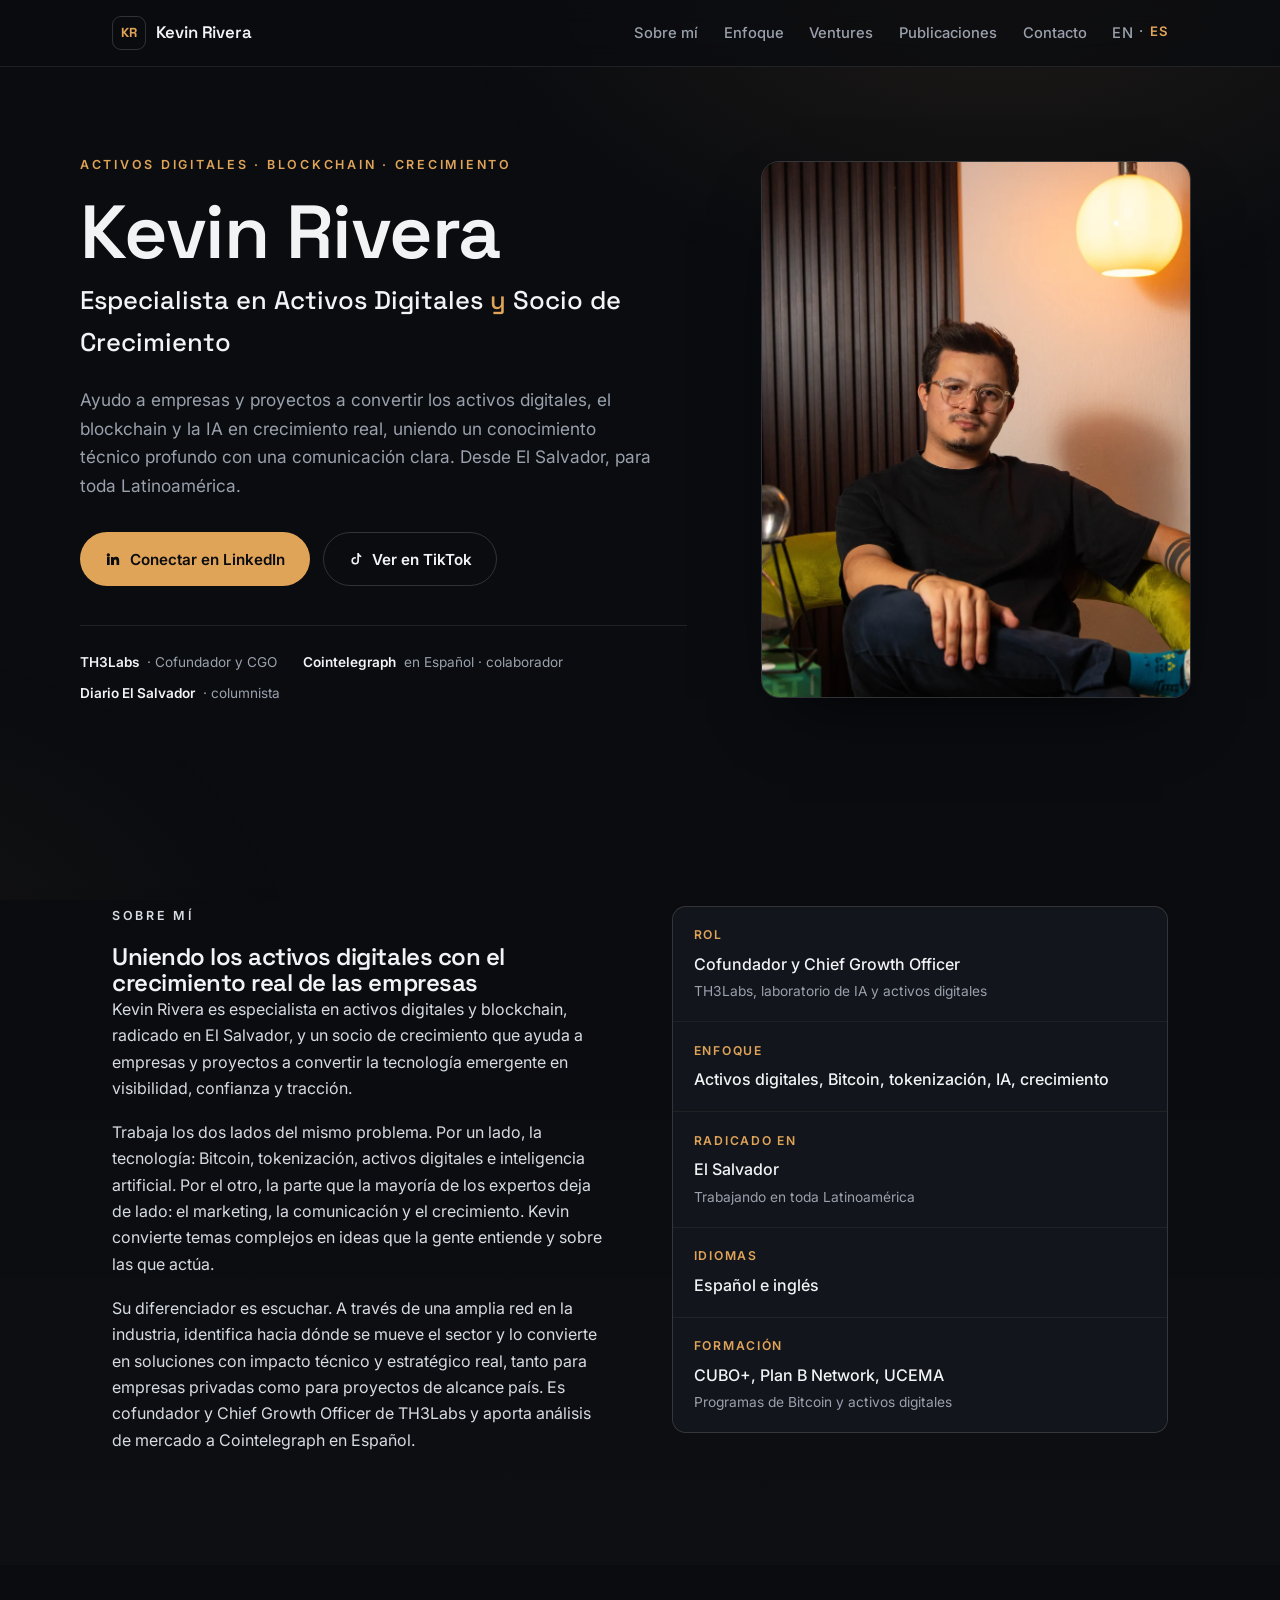
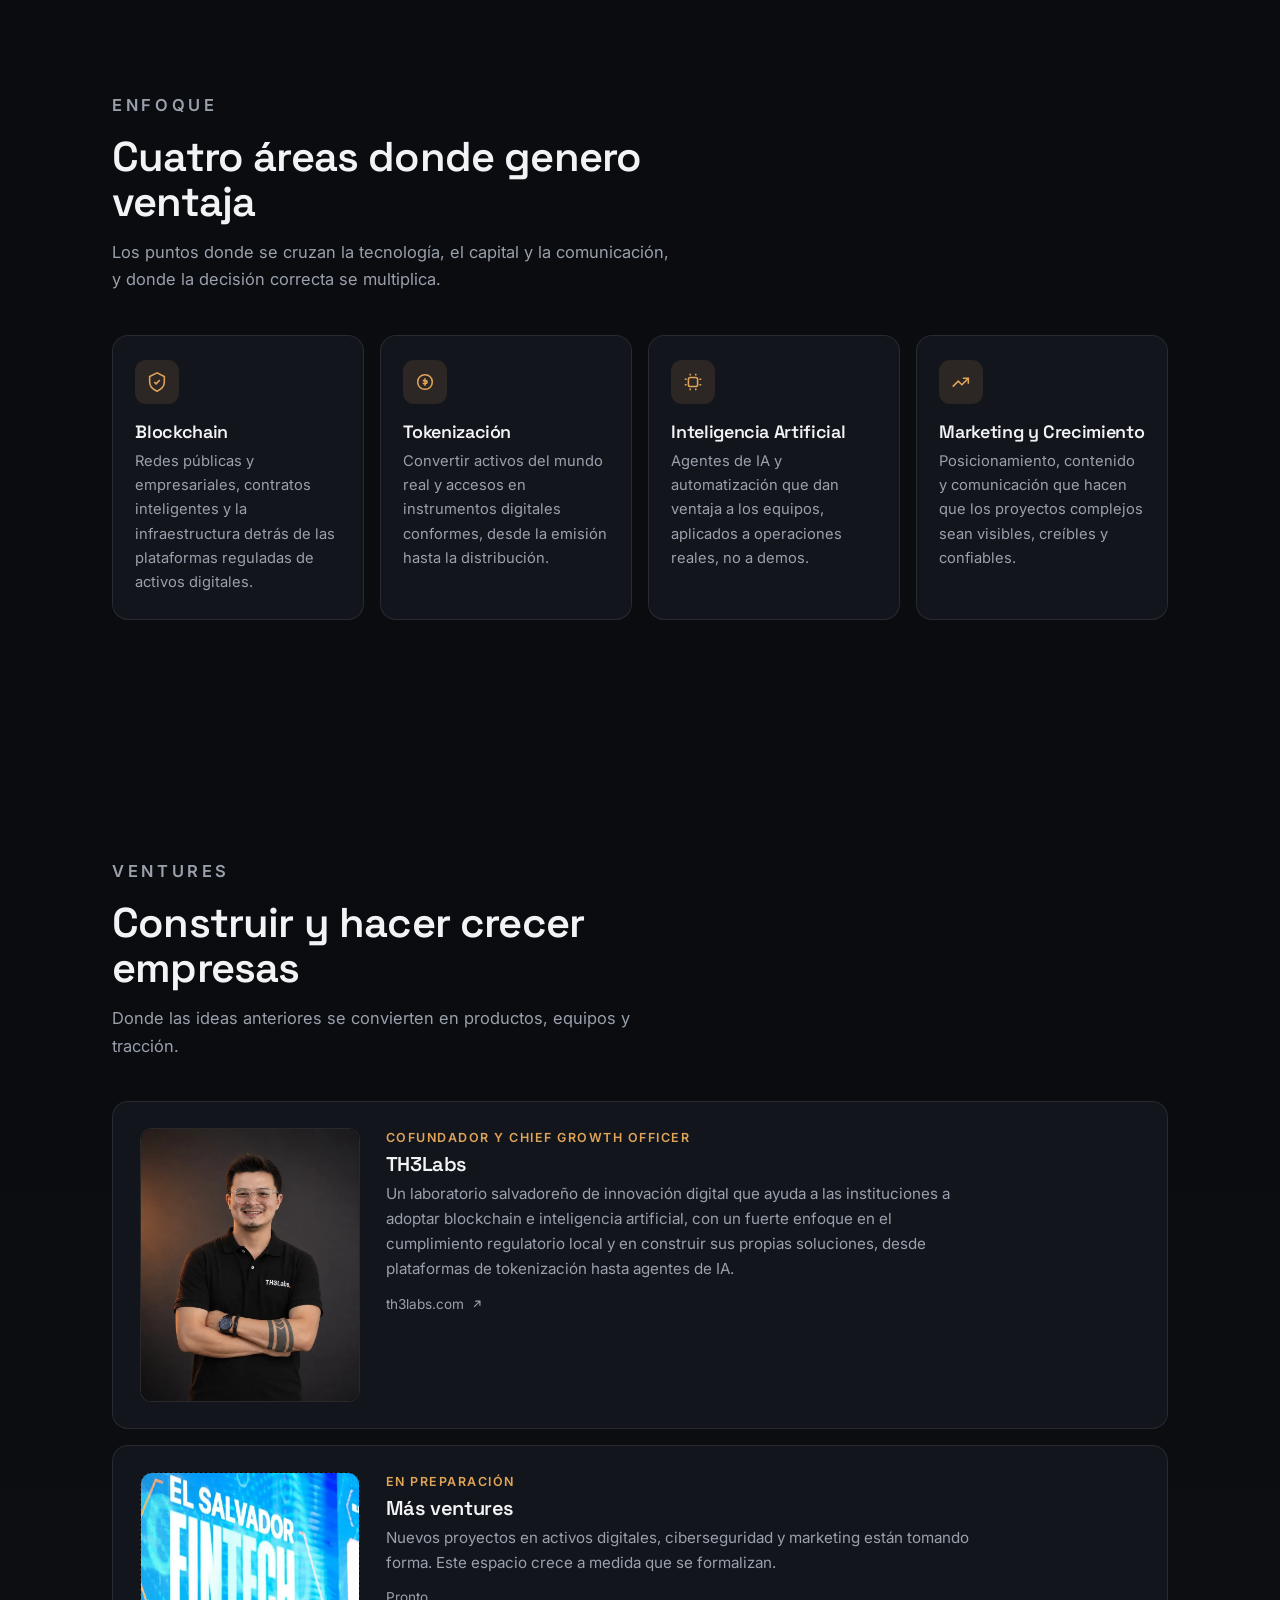
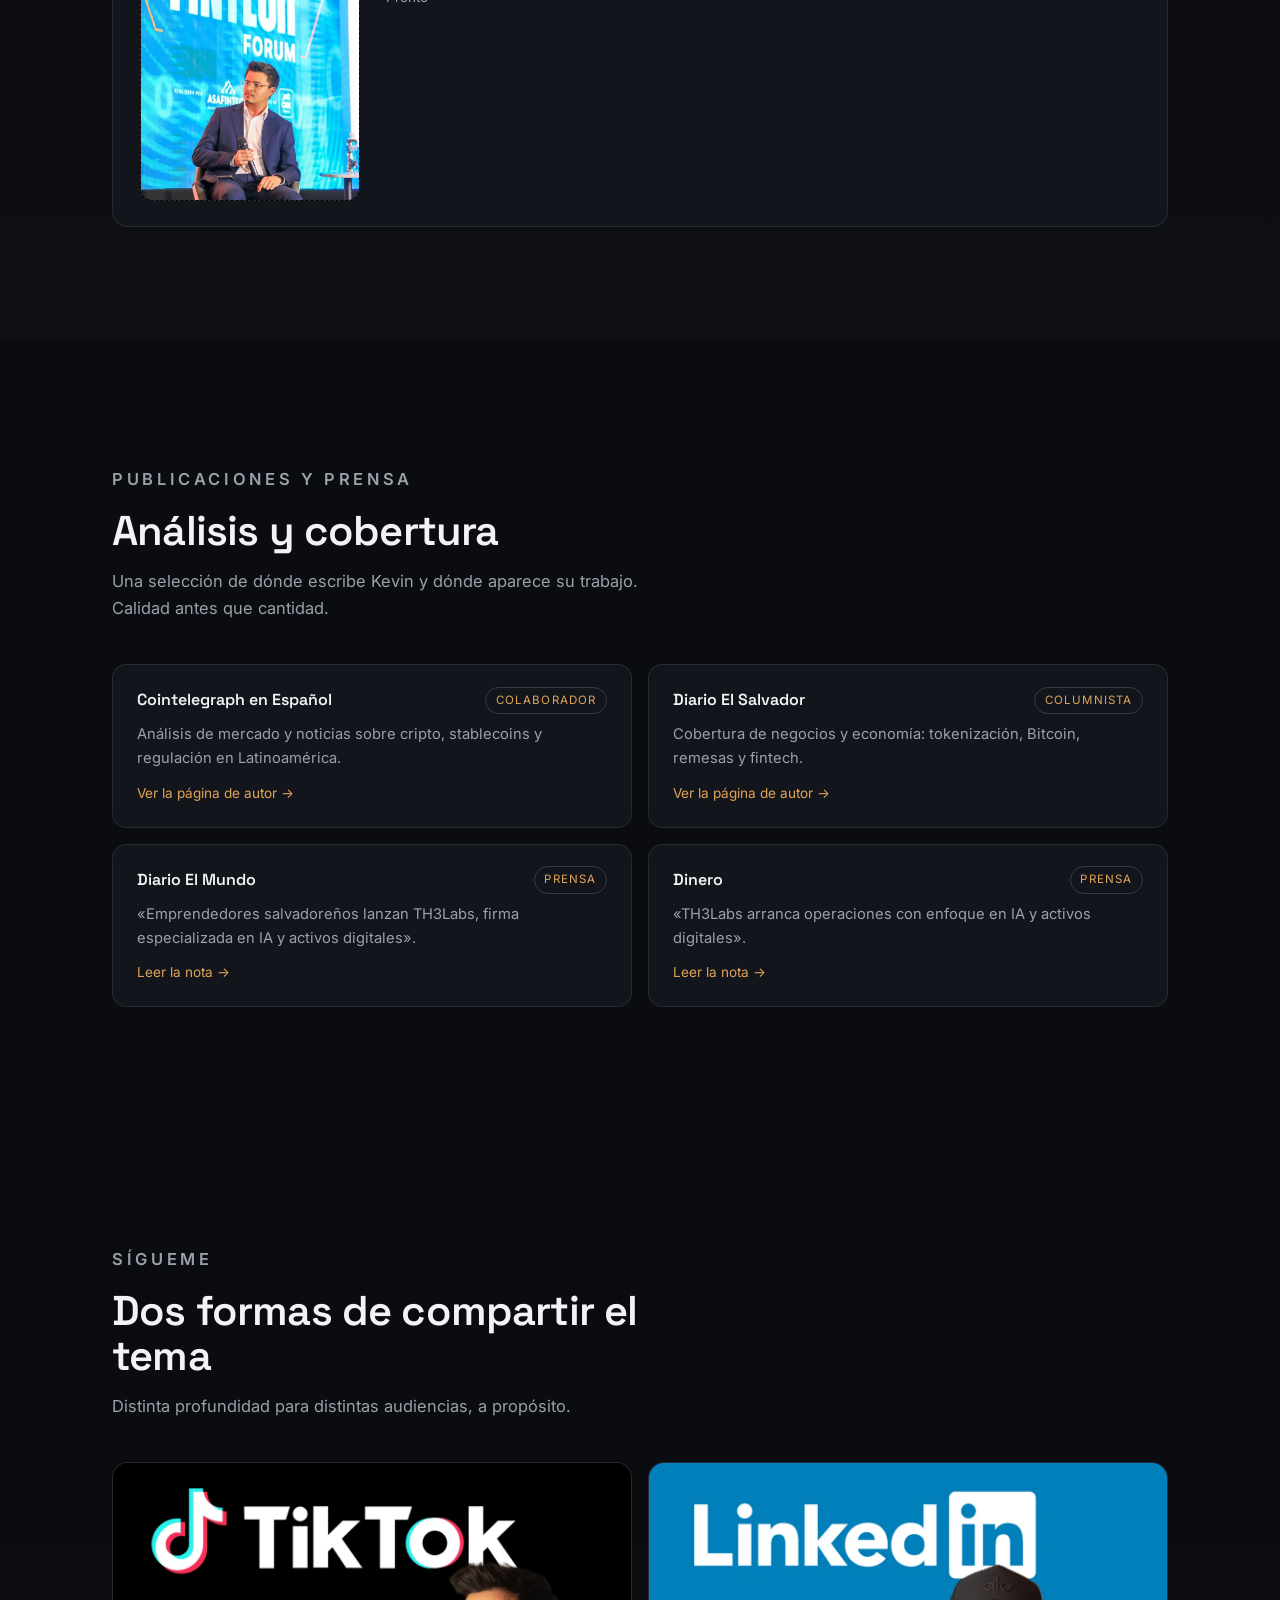
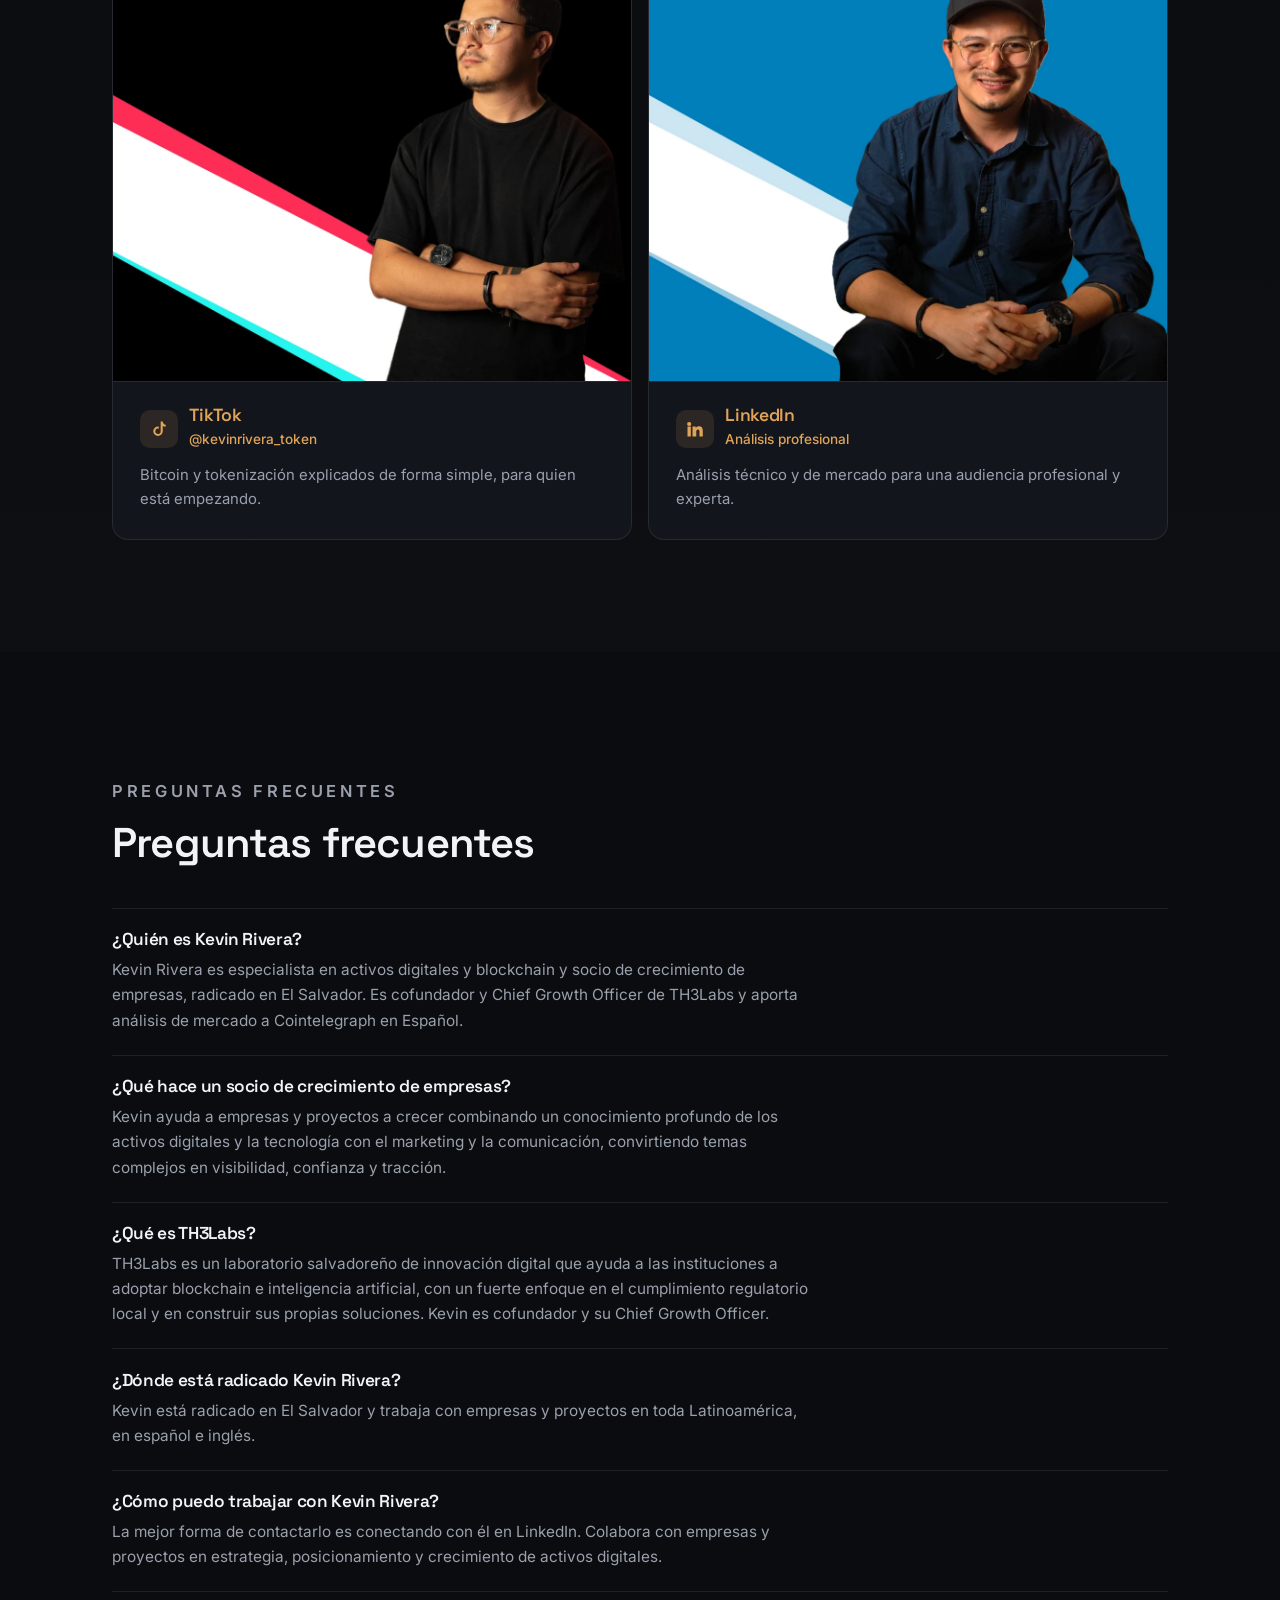
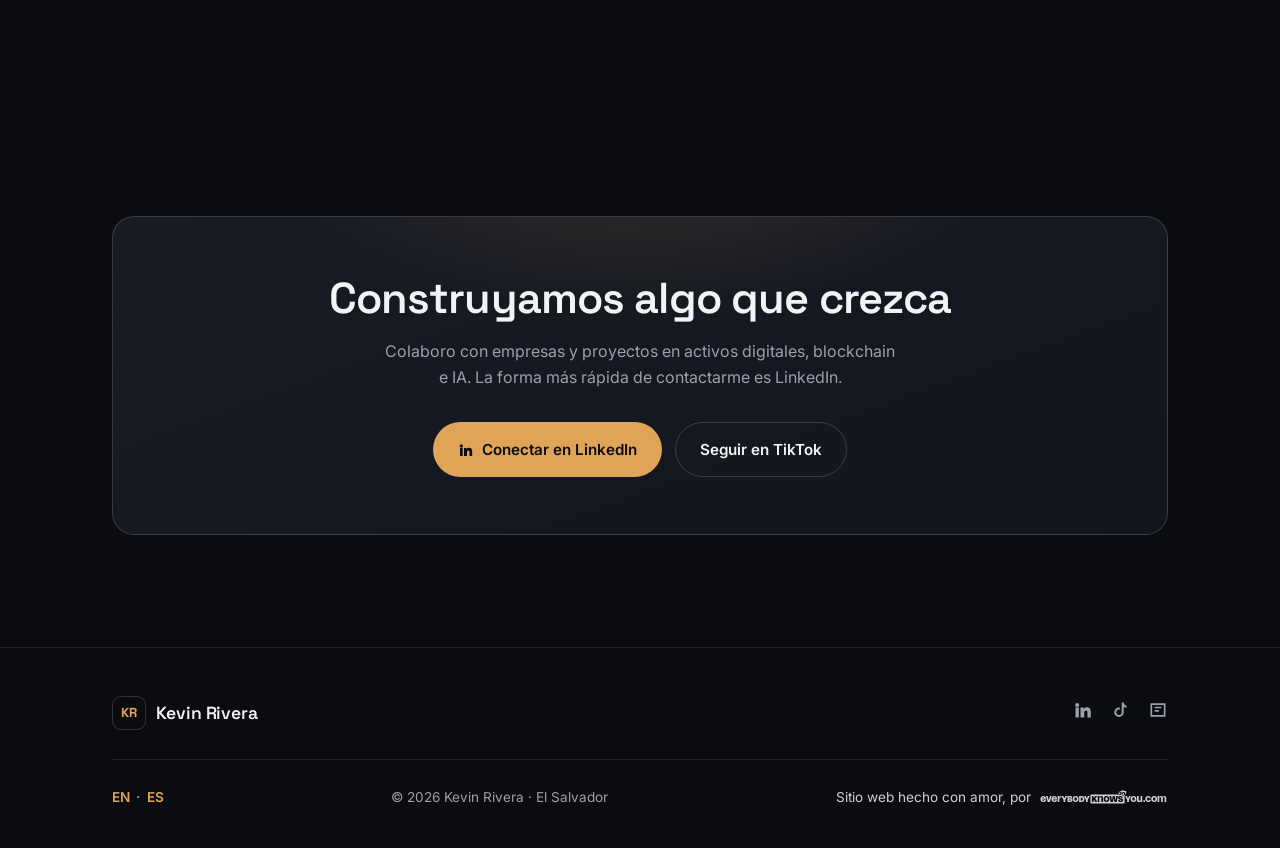
==== es/index.html @ 415deea4 "Deploy kevinrivera.io — bilingual static site" ====
<!DOCTYPE html>
<html lang="es">
<head>
<meta charset="UTF-8">
<meta name="viewport" content="width=device-width, initial-scale=1.0">
<title>Kevin Rivera, especialista en activos digitales y crecimiento</title>
<meta name="description" content="Kevin Rivera, especialista en activos digitales y blockchain y socio de crecimiento en El Salvador. Ayuda a proyectos a crecer con tokenización, IA y comunicación.">
<meta name="keywords" content="Kevin Rivera, activos digitales, blockchain, Bitcoin, tokenización, inteligencia artificial, socio de crecimiento, growth partner, TH3Labs, El Salvador, Cointelegraph">

<!-- Canonical + language alternates -->
<link rel="canonical" href="https://kevinrivera.io/es/">
<link rel="alternate" hreflang="es" href="https://kevinrivera.io/es/">
<link rel="alternate" hreflang="es-SV" href="https://kevinrivera.io/es/">
<link rel="alternate" hreflang="en" href="https://kevinrivera.io/">
<link rel="alternate" hreflang="x-default" href="https://kevinrivera.io/">

<!-- Open Graph -->
<meta property="og:title" content="Kevin Rivera, especialista en activos digitales y crecimiento">
<meta property="og:description" content="Especialista en activos digitales y blockchain y socio de crecimiento en El Salvador. Ayuda a proyectos a crecer con tokenización, IA y comunicación.">
<meta property="og:type" content="profile">
<meta property="og:url" content="https://kevinrivera.io/es/">
<meta property="og:image" content="https://kevinrivera.io/assets/images/social-share/kevin-rivera-og.jpg">
<meta property="og:image:width" content="1200">
<meta property="og:image:height" content="630">
<meta property="og:image:alt" content="Kevin Rivera, especialista en activos digitales y socio de crecimiento">
<meta property="og:site_name" content="Kevin Rivera">
<meta property="og:locale" content="es_SV">
<meta property="og:locale:alternate" content="en_US">

<!-- Twitter Card -->
<meta name="twitter:card" content="summary_large_image">
<meta name="twitter:title" content="Kevin Rivera, especialista en activos digitales y crecimiento">
<meta name="twitter:description" content="Especialista en activos digitales y blockchain y socio de crecimiento en El Salvador. Tokenización, IA y comunicación.">
<meta name="twitter:image" content="https://kevinrivera.io/assets/images/social-share/kevin-rivera-og.jpg">

<!-- Search -->
<meta name="robots" content="index, follow, max-image-preview:large, max-snippet:-1, max-video-preview:-1">
<meta name="author" content="Kevin Rivera">
<meta name="theme-color" content="#0A0C10">
<meta name="geo.region" content="SV">
<meta name="geo.placename" content="El Salvador">
<meta http-equiv="content-language" content="es">

<!-- Icons -->
<link rel="icon" href="../favicon.ico" sizes="any">
<link rel="icon" type="image/png" sizes="32x32" href="../favicon-32x32.png">
<link rel="icon" type="image/png" sizes="16x16" href="../favicon-16x16.png">
<link rel="apple-touch-icon" sizes="180x180" href="../apple-touch-icon.png">
<link rel="manifest" href="../site.webmanifest">

<!-- AI assistants -->
<link rel="alternate" type="text/plain" title="llms.txt" href="https://kevinrivera.io/llms.txt">

<!-- Performance: preload hero + async fonts -->
<link rel="preload" as="image" href="../assets/images/hero/kevin-rivera-el-salvador-45.webp" type="image/webp" fetchpriority="high">
<link rel="preconnect" href="https://fonts.googleapis.com">
<link rel="preconnect" href="https://fonts.gstatic.com" crossorigin>
<link rel="preload" as="style" href="https://fonts.googleapis.com/css2?family=Inter:wght@400;500;600;700&family=Space+Grotesk:wght@400;500;600;700&display=swap">
<link rel="stylesheet" href="https://fonts.googleapis.com/css2?family=Inter:wght@400;500;600;700&family=Space+Grotesk:wght@400;500;600;700&display=swap" media="print" onload="this.media='all'">
<noscript><link rel="stylesheet" href="https://fonts.googleapis.com/css2?family=Inter:wght@400;500;600;700&family=Space+Grotesk:wght@400;500;600;700&display=swap"></noscript>

<link rel="stylesheet" href="../assets/css/tokens.css?v=3">
<link rel="stylesheet" href="../assets/css/styles.css?v=3">

<!-- Schema.org: connected graph (ES) -->
<script type="application/ld+json">
{
  "@context": "https://schema.org",
  "@graph": [
    {
      "@type": "Person",
      "@id": "https://kevinrivera.io/#person",
      "name": "Kevin Rivera",
      "alternateName": "Kevin Alejandro Rivera Rivera",
      "jobTitle": "Cofundador y Chief Growth Officer",
      "worksFor": {"@type":"Organization","name":"TH3Labs","url":"https://www.th3labs.com/"},
      "nationality": "Salvadoreño",
      "url": "https://kevinrivera.io/es/",
      "image": "https://kevinrivera.io/assets/images/gallery/kevin-rivera-th3labs.webp",
      "description": "Especialista en activos digitales y blockchain y socio de crecimiento de empresas en El Salvador, enfocado en Bitcoin, tokenización, inteligencia artificial y crecimiento a través de la comunicación.",
      "sameAs": [
        "https://www.linkedin.com/in/kevinriverar-socialmedia/",
        "https://www.tiktok.com/@kevinrivera_token",
        "https://cointelegraph.es/authors/kevin-rivera",
        "https://diarioelsalvador.com/autor/3ca516cbf4b7d8efe23598c0703759435e840dd3"
      ],
      "knowsAbout": ["Activos digitales","Blockchain","Bitcoin","Tokenización","Inteligencia artificial","Marketing","Estrategia de crecimiento","Mercados de capital"],
      "knowsLanguage": ["es","en"],
      "alumniOf": [
        {"@type":"EducationalOrganization","name":"Universidad del CEMA (Posgrado en Cripto, Blockchain y DeFi)"},
        {"@type":"EducationalOrganization","name":"Plan B Network Business School"},
        {"@type":"EducationalOrganization","name":"CUBO+ (Oficina Nacional del Bitcoin de El Salvador)"}
      ],
      "address": {"@type":"PostalAddress","addressCountry":"SV"}
    },
    {
      "@type": ["ProfessionalService"],
      "@id": "https://kevinrivera.io/#service",
      "name": "Kevin Rivera, Activos digitales y socio de crecimiento",
      "provider": {"@id": "https://kevinrivera.io/#person"},
      "description": "Asesoría y acompañamiento de crecimiento para empresas y proyectos que trabajan con activos digitales, blockchain, tokenización e inteligencia artificial: estrategia, posicionamiento y comunicación.",
      "areaServed": [{"@type":"Country","name":"El Salvador"},{"@type":"Place","name":"Latinoamérica"}],
      "availableLanguage": ["es","en"],
      "url": "https://kevinrivera.io/es/"
    },
    {
      "@type": "WebSite",
      "@id": "https://kevinrivera.io/#website",
      "url": "https://kevinrivera.io/",
      "name": "Kevin Rivera",
      "inLanguage": ["es","en"],
      "publisher": {"@id": "https://kevinrivera.io/#person"},
      "about": {"@id": "https://kevinrivera.io/#person"}
    },
    {
      "@type": "FAQPage",
      "@id": "https://kevinrivera.io/es/#faq",
      "inLanguage": "es",
      "mainEntity": [
        {"@type":"Question","name":"¿Quién es Kevin Rivera?","acceptedAnswer":{"@type":"Answer","text":"Kevin Rivera es especialista en activos digitales y blockchain y socio de crecimiento de empresas, radicado en El Salvador. Es cofundador y Chief Growth Officer de TH3Labs y aporta análisis de mercado a Cointelegraph en Español."}},
        {"@type":"Question","name":"¿Qué hace un socio de crecimiento de empresas?","acceptedAnswer":{"@type":"Answer","text":"Kevin ayuda a empresas y proyectos a crecer combinando un conocimiento profundo de los activos digitales y la tecnología con el marketing y la comunicación, convirtiendo temas complejos en visibilidad, confianza y tracción."}},
        {"@type":"Question","name":"¿Qué es TH3Labs?","acceptedAnswer":{"@type":"Answer","text":"TH3Labs es un laboratorio salvadoreño de innovación digital que ayuda a las instituciones a adoptar blockchain e inteligencia artificial, con un fuerte enfoque en el cumplimiento regulatorio local y en construir sus propias soluciones. Kevin es cofundador y su Chief Growth Officer."}},
        {"@type":"Question","name":"¿Dónde está radicado Kevin Rivera?","acceptedAnswer":{"@type":"Answer","text":"Kevin está radicado en El Salvador y trabaja con empresas y proyectos en toda Latinoamérica, en español e inglés."}},
        {"@type":"Question","name":"¿Cómo puedo trabajar con Kevin Rivera?","acceptedAnswer":{"@type":"Answer","text":"La mejor forma de contactarlo es conectando con él en LinkedIn. Colabora con empresas y proyectos en estrategia, posicionamiento y crecimiento de activos digitales."}}
      ]
    }
  ]
}
</script>
</head>
<body>

<header class="site-header">
  <div class="wrap">
    <a class="brand" href="index.html" aria-label="Inicio de Kevin Rivera">
      <span class="mono">KR</span> Kevin Rivera
    </a>
    <nav class="nav" aria-label="Principal">
      <div class="nav-links">
        <a href="#about">Sobre mí</a>
        <a href="#focus">Enfoque</a>
        <a href="#ventures">Ventures</a>
        <a href="#press">Publicaciones</a>
        <a href="#contact">Contacto</a>
      </div>
      <div class="lang" aria-label="Idioma"><a href="../index.html">EN</a> · <span class="active">ES</span></div>
      <button class="nav-toggle" aria-label="Menú" aria-expanded="false">
        <svg viewBox="0 0 24 24" fill="none" stroke="currentColor" stroke-width="2" stroke-linecap="round"><path d="M4 7h16M4 12h16M4 17h16"/></svg>
      </button>
    </nav>
  </div>
</header>

<main>

  <!-- HERO -->
  <section class="hero wrap" id="top">
    <div class="hero-grid">
      <div class="hero-copy reveal">
        <p class="eyebrow">Activos digitales · Blockchain · Crecimiento</p>
        <h1>Kevin Rivera</h1>
        <p class="role">Especialista en Activos Digitales <span class="amp">y</span> Socio de Crecimiento</p>
        <p class="lead">Ayudo a empresas y proyectos a convertir los activos digitales, el blockchain y la IA en crecimiento real, uniendo un conocimiento técnico profundo con una comunicación clara. Desde El Salvador, para toda Latinoamérica.</p>
        <div class="hero-cta">
          <a class="btn btn--primary" href="https://www.linkedin.com/in/kevinriverar-socialmedia/" target="_blank" rel="noopener">
            <svg viewBox="0 0 24 24" fill="currentColor" aria-hidden="true"><path d="M4.98 3.5A2.5 2.5 0 1 1 2.5 6 2.5 2.5 0 0 1 4.98 3.5zM3 8.98h4V21H3zM9 8.98h3.8v1.64h.05a4.17 4.17 0 0 1 3.75-2.06c4 0 4.75 2.64 4.75 6.06V21h-4v-5.36c0-1.28 0-2.92-1.78-2.92s-2.05 1.39-2.05 2.83V21H9z"/></svg>
            Conectar en LinkedIn
          </a>
          <a class="btn btn--ghost" href="https://www.tiktok.com/@kevinrivera_token" target="_blank" rel="noopener">
            <svg viewBox="0 0 24 24" fill="currentColor" aria-hidden="true"><path d="M16.5 3c.3 2.1 1.6 3.7 3.5 4v2.4a6.6 6.6 0 0 1-3.5-1v6.3a5.7 5.7 0 1 1-5.7-5.7c.3 0 .6 0 .9.1v2.5a3.2 3.2 0 1 0 2.3 3V3z"/></svg>
            Ver en TikTok
          </a>
        </div>
        <div class="trust">
          <span><b>TH3Labs</b> · Cofundador y CGO</span>
          <span><b>Cointelegraph</b> en Español · colaborador</span>
          <span><b>Diario El Salvador</b> · columnista</span>
        </div>
      </div>
      <figure class="hero-figure reveal">
        <img src="../assets/images/hero/kevin-rivera-el-salvador-45.webp"
             srcset="../assets/images/hero/kevin-rivera-el-salvador-45-560.webp 560w, ../assets/images/hero/kevin-rivera-el-salvador-45.webp 900w"
             sizes="(max-width:820px) 320px, 430px" width="900" height="1125"
             alt="Kevin Rivera, especialista en activos digitales y blockchain en El Salvador" fetchpriority="high">
      </figure>
    </div>
  </section>

  <!-- ABOUT -->
  <section class="section section--alt" id="about">
    <div class="wrap about-grid">
      <div class="about-copy reveal">
        <p class="eyebrow">Sobre mí</p>
        <h2>Uniendo los activos digitales con el crecimiento real de las empresas</h2>
        <p>Kevin Rivera es especialista en activos digitales y blockchain, radicado en El Salvador, y un socio de crecimiento que ayuda a empresas y proyectos a convertir la tecnología emergente en visibilidad, confianza y tracción.</p>
        <p>Trabaja los dos lados del mismo problema. Por un lado, la tecnología: Bitcoin, tokenización, activos digitales e inteligencia artificial. Por el otro, la parte que la mayoría de los expertos deja de lado: el marketing, la comunicación y el crecimiento. Kevin convierte temas complejos en ideas que la gente entiende y sobre las que actúa.</p>
        <p>Su diferenciador es escuchar. A través de una amplia red en la industria, identifica hacia dónde se mueve el sector y lo convierte en soluciones con impacto técnico y estratégico real, tanto para empresas privadas como para proyectos de alcance país. Es cofundador y Chief Growth Officer de TH3Labs y aporta análisis de mercado a Cointelegraph en Español.</p>
      </div>
      <div class="about-facts reveal">
        <div class="fact"><div class="k">Rol</div><div class="v">Cofundador y Chief Growth Officer<small>TH3Labs, laboratorio de IA y activos digitales</small></div></div>
        <div class="fact"><div class="k">Enfoque</div><div class="v">Activos digitales, Bitcoin, tokenización, IA, crecimiento</div></div>
        <div class="fact"><div class="k">Radicado en</div><div class="v">El Salvador<small>Trabajando en toda Latinoamérica</small></div></div>
        <div class="fact"><div class="k">Idiomas</div><div class="v">Español e inglés</div></div>
        <div class="fact"><div class="k">Formación</div><div class="v">CUBO+, Plan B Network, UCEMA<small>Programas de Bitcoin y activos digitales</small></div></div>
      </div>
    </div>
  </section>

  <!-- FOCUS / INDUSTRIES -->
  <section class="section" id="focus">
    <div class="wrap">
      <div class="sec-head reveal">
        <p class="eyebrow">Enfoque</p>
        <h2>Cuatro áreas donde genero ventaja</h2>
        <p>Los puntos donde se cruzan la tecnología, el capital y la comunicación, y donde la decisión correcta se multiplica.</p>
      </div>
      <div class="cards">
        <article class="card reveal">
          <div class="ico"><svg viewBox="0 0 24 24" fill="none" stroke="currentColor" stroke-width="1.7"><path d="M12 2 4 6v6c0 5 3.5 8 8 10 4.5-2 8-5 8-10V6z"/><path d="M9 12l2 2 4-4"/></svg></div>
          <h3>Blockchain</h3>
          <p>Redes públicas y empresariales, contratos inteligentes y la infraestructura detrás de las plataformas reguladas de activos digitales.</p>
        </article>
        <article class="card reveal">
          <div class="ico"><svg viewBox="0 0 24 24" fill="none" stroke="currentColor" stroke-width="1.7"><circle cx="12" cy="12" r="8"/><path d="M12 8v8M9.5 10.5h3.2a1.6 1.6 0 0 1 0 3.2H9.5"/></svg></div>
          <h3>Tokenización</h3>
          <p>Convertir activos del mundo real y accesos en instrumentos digitales conformes, desde la emisión hasta la distribución.</p>
        </article>
        <article class="card reveal">
          <div class="ico"><svg viewBox="0 0 24 24" fill="none" stroke="currentColor" stroke-width="1.7"><rect x="7" y="7" width="10" height="10" rx="2"/><path d="M9 3v2M15 3v2M9 19v2M15 19v2M3 9h2M3 15h2M19 9h2M19 15h2"/></svg></div>
          <h3>Inteligencia Artificial</h3>
          <p>Agentes de IA y automatización que dan ventaja a los equipos, aplicados a operaciones reales, no a demos.</p>
        </article>
        <article class="card reveal">
          <div class="ico"><svg viewBox="0 0 24 24" fill="none" stroke="currentColor" stroke-width="1.7"><path d="M3 17l6-6 4 4 7-7"/><path d="M14 8h6v6"/></svg></div>
          <h3>Marketing y Crecimiento</h3>
          <p>Posicionamiento, contenido y comunicación que hacen que los proyectos complejos sean visibles, creíbles y confiables.</p>
        </article>
      </div>
    </div>
  </section>

  <!-- VENTURES -->
  <section class="section section--alt" id="ventures">
    <div class="wrap">
      <div class="sec-head reveal">
        <p class="eyebrow">Ventures</p>
        <h2>Construir y hacer crecer empresas</h2>
        <p>Donde las ideas anteriores se convierten en productos, equipos y tracción.</p>
      </div>
      <div class="venture reveal">
        <div class="venture-media"><img src="../assets/images/gallery/kevin-rivera-th3labs.webp" width="820" height="1025" loading="lazy" alt="Kevin Rivera, cofundador y Chief Growth Officer de TH3Labs"></div>
        <div class="venture-body">
          <div class="vrole">Cofundador y Chief Growth Officer</div>
          <h3>TH3Labs</h3>
          <p>Un laboratorio salvadoreño de innovación digital que ayuda a las instituciones a adoptar blockchain e inteligencia artificial, con un fuerte enfoque en el cumplimiento regulatorio local y en construir sus propias soluciones, desde plataformas de tokenización hasta agentes de IA.</p>
          <a class="vlink" href="https://www.th3labs.com/" target="_blank" rel="noopener">th3labs.com <svg viewBox="0 0 24 24" width="14" height="14" fill="none" stroke="currentColor" stroke-width="2"><path d="M7 17 17 7M9 7h8v8"/></svg></a>
        </div>
      </div>
      <div class="venture venture--soon reveal">
        <div class="venture-media"><img src="../assets/images/gallery/kevin-rivera-el-salvador-fintech-forum.webp" width="820" height="1231" loading="lazy" alt="Kevin Rivera en el El Salvador Fintech Forum"></div>
        <div class="venture-body">
          <div class="vrole">En preparación</div>
          <h3>Más ventures</h3>
          <p>Nuevos proyectos en activos digitales, ciberseguridad y marketing están tomando forma. Este espacio crece a medida que se formalizan.</p>
          <span class="vlink">Pronto</span>
        </div>
      </div>
    </div>
  </section>

  <!-- PUBLICACIONES Y PRENSA -->
  <section class="section" id="press">
    <div class="wrap">
      <div class="sec-head reveal">
        <p class="eyebrow">Publicaciones y prensa</p>
        <h2>Análisis y cobertura</h2>
        <p>Una selección de dónde escribe Kevin y dónde aparece su trabajo. Calidad antes que cantidad.</p>
      </div>
      <div class="pubs">
        <a class="pub reveal" href="https://cointelegraph.es/authors/kevin-rivera" target="_blank" rel="noopener">
          <div class="outlet"><span class="name">Cointelegraph en Español</span><span class="tag">Colaborador</span></div>
          <p>Análisis de mercado y noticias sobre cripto, stablecoins y regulación en Latinoamérica.</p>
          <span class="arrow">Ver la página de autor →</span>
        </a>
        <a class="pub reveal" href="https://diarioelsalvador.com/autor/3ca516cbf4b7d8efe23598c0703759435e840dd3" target="_blank" rel="noopener">
          <div class="outlet"><span class="name">Diario El Salvador</span><span class="tag">Columnista</span></div>
          <p>Cobertura de negocios y economía: tokenización, Bitcoin, remesas y fintech.</p>
          <span class="arrow">Ver la página de autor →</span>
        </a>
        <a class="pub reveal" href="https://diario.elmundo.sv/economia/emprendedores-salvadorenos-lanzan-th3labs-firma-especializada-en-inteligencia-artificial-y-activos-digitales" target="_blank" rel="noopener">
          <div class="outlet"><span class="name">Diario El Mundo</span><span class="tag">Prensa</span></div>
          <p>«Emprendedores salvadoreños lanzan TH3Labs, firma especializada en IA y activos digitales».</p>
          <span class="arrow">Leer la nota →</span>
        </a>
        <a class="pub reveal" href="https://dinero.com.sv/expertos/th3labs-arranca-operaciones-con-enfoque-en-ia-y-activos-digitales/" target="_blank" rel="noopener">
          <div class="outlet"><span class="name">Dinero</span><span class="tag">Prensa</span></div>
          <p>«TH3Labs arranca operaciones con enfoque en IA y activos digitales».</p>
          <span class="arrow">Leer la nota →</span>
        </a>
      </div>
    </div>
  </section>

  <!-- CANALES -->
  <section class="section section--alt" id="channels">
    <div class="wrap">
      <div class="sec-head reveal">
        <p class="eyebrow">Sígueme</p>
        <h2>Dos formas de compartir el tema</h2>
        <p>Distinta profundidad para distintas audiencias, a propósito.</p>
      </div>
      <div class="channels">
        <a class="channel reveal" href="https://www.tiktok.com/@kevinrivera_token" target="_blank" rel="noopener">
          <img class="channel-thumb" src="../assets/images/channels/tiktok-thumb.webp" width="1080" height="1080" loading="lazy" alt="Kevin Rivera en TikTok, @kevinrivera_token">
          <div class="channel-body">
            <div class="chead">
              <span class="ci"><svg viewBox="0 0 24 24" fill="currentColor"><path d="M16.5 3c.3 2.1 1.6 3.7 3.5 4v2.4a6.6 6.6 0 0 1-3.5-1v6.3a5.7 5.7 0 1 1-5.7-5.7c.3 0 .6 0 .9.1v2.5a3.2 3.2 0 1 0 2.3 3V3z"/></svg></span>
              <div><h3>TikTok</h3><span class="handle">@kevinrivera_token</span></div>
            </div>
            <p>Bitcoin y tokenización explicados de forma simple, para quien está empezando.</p>
          </div>
        </a>
        <a class="channel reveal" href="https://www.linkedin.com/in/kevinriverar-socialmedia/" target="_blank" rel="noopener">
          <img class="channel-thumb" src="../assets/images/channels/linkedin-thumb.webp" width="1080" height="1080" loading="lazy" alt="Kevin Rivera en LinkedIn">
          <div class="channel-body">
            <div class="chead">
              <span class="ci"><svg viewBox="0 0 24 24" fill="currentColor"><path d="M4.98 3.5A2.5 2.5 0 1 1 2.5 6 2.5 2.5 0 0 1 4.98 3.5zM3 8.98h4V21H3zM9 8.98h3.8v1.64h.05a4.17 4.17 0 0 1 3.75-2.06c4 0 4.75 2.64 4.75 6.06V21h-4v-5.36c0-1.28 0-2.92-1.78-2.92s-2.05 1.39-2.05 2.83V21H9z"/></svg></span>
              <div><h3>LinkedIn</h3><span class="handle">Análisis profesional</span></div>
            </div>
            <p>Análisis técnico y de mercado para una audiencia profesional y experta.</p>
          </div>
        </a>
      </div>
    </div>
  </section>

  <!-- FAQ -->
  <section class="section" id="faq">
    <div class="wrap">
      <div class="sec-head reveal">
        <p class="eyebrow">Preguntas frecuentes</p>
        <h2>Preguntas frecuentes</h2>
      </div>
      <div class="faq reveal">
        <div class="faq-item">
          <h3>¿Quién es Kevin Rivera?</h3>
          <p>Kevin Rivera es especialista en activos digitales y blockchain y socio de crecimiento de empresas, radicado en El Salvador. Es cofundador y Chief Growth Officer de TH3Labs y aporta análisis de mercado a Cointelegraph en Español.</p>
        </div>
        <div class="faq-item">
          <h3>¿Qué hace un socio de crecimiento de empresas?</h3>
          <p>Kevin ayuda a empresas y proyectos a crecer combinando un conocimiento profundo de los activos digitales y la tecnología con el marketing y la comunicación, convirtiendo temas complejos en visibilidad, confianza y tracción.</p>
        </div>
        <div class="faq-item">
          <h3>¿Qué es TH3Labs?</h3>
          <p>TH3Labs es un laboratorio salvadoreño de innovación digital que ayuda a las instituciones a adoptar blockchain e inteligencia artificial, con un fuerte enfoque en el cumplimiento regulatorio local y en construir sus propias soluciones. Kevin es cofundador y su Chief Growth Officer.</p>
        </div>
        <div class="faq-item">
          <h3>¿Dónde está radicado Kevin Rivera?</h3>
          <p>Kevin está radicado en El Salvador y trabaja con empresas y proyectos en toda Latinoamérica, en español e inglés.</p>
        </div>
        <div class="faq-item">
          <h3>¿Cómo puedo trabajar con Kevin Rivera?</h3>
          <p>La mejor forma de contactarlo es conectando con él en LinkedIn. Colabora con empresas y proyectos en estrategia, posicionamiento y crecimiento de activos digitales.</p>
        </div>
      </div>
    </div>
  </section>

  <!-- CONTACTO / CTA -->
  <section class="section" id="contact">
    <div class="wrap">
      <div class="cta reveal">
        <h2>Construyamos algo que crezca</h2>
        <p>Colaboro con empresas y proyectos en activos digitales, blockchain e IA. La forma más rápida de contactarme es LinkedIn.</p>
        <div class="hero-cta">
          <a class="btn btn--primary" href="https://www.linkedin.com/in/kevinriverar-socialmedia/" target="_blank" rel="noopener">
            <svg viewBox="0 0 24 24" fill="currentColor" aria-hidden="true"><path d="M4.98 3.5A2.5 2.5 0 1 1 2.5 6 2.5 2.5 0 0 1 4.98 3.5zM3 8.98h4V21H3zM9 8.98h3.8v1.64h.05a4.17 4.17 0 0 1 3.75-2.06c4 0 4.75 2.64 4.75 6.06V21h-4v-5.36c0-1.28 0-2.92-1.78-2.92s-2.05 1.39-2.05 2.83V21H9z"/></svg>
            Conectar en LinkedIn
          </a>
          <a class="btn btn--ghost" href="https://www.tiktok.com/@kevinrivera_token" target="_blank" rel="noopener">Seguir en TikTok</a>
        </div>
      </div>
    </div>
  </section>

</main>

<footer class="site-footer">
  <div class="wrap">
    <div class="footer-top">
      <a class="brand footer-brand" href="index.html"><span class="mono">KR</span> Kevin Rivera</a>
      <div class="footer-social">
        <a href="https://www.linkedin.com/in/kevinriverar-socialmedia/" target="_blank" rel="noopener" aria-label="LinkedIn"><svg viewBox="0 0 24 24" fill="currentColor"><path d="M4.98 3.5A2.5 2.5 0 1 1 2.5 6 2.5 2.5 0 0 1 4.98 3.5zM3 8.98h4V21H3zM9 8.98h3.8v1.64h.05a4.17 4.17 0 0 1 3.75-2.06c4 0 4.75 2.64 4.75 6.06V21h-4v-5.36c0-1.28 0-2.92-1.78-2.92s-2.05 1.39-2.05 2.83V21H9z"/></svg></a>
        <a href="https://www.tiktok.com/@kevinrivera_token" target="_blank" rel="noopener" aria-label="TikTok"><svg viewBox="0 0 24 24" fill="currentColor"><path d="M16.5 3c.3 2.1 1.6 3.7 3.5 4v2.4a6.6 6.6 0 0 1-3.5-1v6.3a5.7 5.7 0 1 1-5.7-5.7c.3 0 .6 0 .9.1v2.5a3.2 3.2 0 1 0 2.3 3V3z"/></svg></a>
        <a href="https://cointelegraph.es/authors/kevin-rivera" target="_blank" rel="noopener" aria-label="Página de autor en Cointelegraph"><svg viewBox="0 0 24 24" fill="none" stroke="currentColor" stroke-width="2"><path d="M4 5h16v14H4z"/><path d="M8 9h8M8 13h5"/></svg></a>
      </div>
    </div>
    <div class="footer-bottom">
      <div class="lang-toggle"><a href="../index.html">EN</a> · <span class="active">ES</span></div>
      <div>© <span data-year>2026</span> Kevin Rivera · El Salvador</div>
      <a class="eky-credit" href="https://everybodyknowsyou.com" target="_blank" rel="noopener" aria-label="Sitio web hecho con amor por everybodyknowsyou.com">
        <span class="eky-credit__text">Sitio web hecho con amor, por</span>
        <svg role="img" aria-label="everybodyknowsyou.com" xmlns="http://www.w3.org/2000/svg" viewBox="0 0 1296.95 160.34"><defs><style>.cls-1{fill:var(--eky-bg,#ffffff);}.cls-2{fill:var(--eky-fg,currentColor);}</style></defs><g><g><g><rect class="cls-2" x="515.16" y="55.21" width="342.62" height="90.52" rx="12" ry="12"/><path class="cls-1" d="M530.13,71.12h16.6v15.46l-.24,6.96h.32l3.32-4.61,15.14-17.81h19.83l-22.02,25.02,22.18,33.68h-19.92l-13.76-20.73-4.86,5.34v15.38h-16.6v-58.69Z"/><path class="cls-1" d="M604.13,71.12v8.01h.32c4.53-6.23,10.53-9.23,18.54-9.23,12.47,0,18.94,7.29,18.94,22.02v37.89h-16.6v-35.3c0-7.69-2.75-10.85-8.58-10.85-7.21,0-11.82,4.7-11.82,12.14v34h-16.6v-58.69h15.79Z"/><path class="cls-1" d="M647.37,100.43c0-17.57,11.09-30.52,29.31-30.52s29.31,12.95,29.31,30.52-11.09,30.6-29.31,30.6-29.31-13.03-29.31-30.6ZM688.66,100.43c0-9.8-3.81-17.16-11.98-17.16s-11.98,7.37-11.98,17.16,3.81,17.24,11.98,17.24,11.98-7.45,11.98-17.24Z"/><path class="cls-1" d="M705.66,71.12h17.57l6.64,35.62c.41,2.02.73,4.86,1.14,6.88h.32l1.21-6.88,6.88-35.62h18.54l7.45,35.62,1.29,6.88h.32l1.05-6.88,5.99-35.62h17.24l-13.28,58.69h-21.53l-6.64-32.38-1.29-6.88h-.32l-1.21,6.88-6.56,32.38h-21.45l-13.36-58.69Z"/><path class="cls-1" d="M791.81,110.79l17-.08c.57,4.78,3.72,7.53,9.31,7.53,4.61,0,7.85-1.7,7.85-5.26,0-2.67-1.78-4.37-5.59-5.26l-14.09-3.24c-8.98-2.02-13.84-7.77-13.84-16.27,0-11.5,8.99-18.3,24.69-18.3,14.65,0,23.56,6.96,23.8,18.05h-17c-.49-3.32-2.67-5.67-7.69-5.67-4.37,0-7.21,1.54-7.21,4.61,0,2.43,1.7,3.81,5.59,4.7l14.09,3.24c9.23,2.1,14.09,8.18,14.09,16.84,0,12.71-10.28,19.35-24.77,19.35-16.19,0-25.99-7.77-26.23-20.24Z"/></g><g><path class="cls-2" d="M918.06,100.39c0-17.57,11.09-30.52,29.31-30.52s29.31,12.95,29.31,30.52-11.09,30.6-29.31,30.6-29.31-13.03-29.31-30.6ZM959.34,100.39c0-9.8-3.81-17.16-11.98-17.16s-11.98,7.37-11.98,17.16,3.81,17.24,11.98,17.24,11.98-7.45,11.98-17.24Z"/><path class="cls-2" d="M1018.85,129.78v-7.85h-.32c-4.61,6.15-10.52,9.07-17.89,9.07-11.98,0-18.46-7.29-18.46-21.94v-37.97h16.6v35.38c0,7.69,2.83,10.77,8.18,10.77,6.56,0,11.09-4.61,11.09-12.63v-33.52h16.6v58.69h-15.79Z"/><path class="cls-2" d="M884.01,109.52l-20.4-38.4h17.84l8.26,17.75c.99,2.06,1.9,4.96,2.89,7.02h.33c.91-2.06,1.82-4.96,2.72-7.02l7.85-17.75h17.51l-20.07,38.57v21.31h-16.93v-21.47Z"/></g><g><path class="cls-2" d="M14.66,100.39c0-17.97,10.85-30.52,29.55-30.52s28.01,12.47,27.36,34.41h-39.35c.89,8.91,4.53,14.01,11.66,14.01,5.67,0,9.31-3,10.44-8.5h16.76c-2.19,13.28-12.31,21.21-26.88,21.21-18.7,0-29.55-12.63-29.55-30.6ZM54.58,92.54c-1.05-6.56-4.78-9.96-10.36-9.96s-9.8,3.64-11.42,9.96h21.78Z"/><path class="cls-2" d="M69.8,71.09h17.49l9.47,35.62c.57,2.02,1.05,4.86,1.62,6.88h.32l1.54-6.88,8.99-35.62h17.16l-17.81,58.69h-21.13l-17.65-58.69Z"/><path class="cls-2" d="M124.69,100.39c0-17.97,10.85-30.52,29.55-30.52s28.01,12.47,27.36,34.41h-39.35c.89,8.91,4.53,14.01,11.66,14.01,5.67,0,9.31-3,10.44-8.5h16.76c-2.19,13.28-12.31,21.21-26.88,21.21-18.7,0-29.55-12.63-29.55-30.6ZM164.61,92.54c-1.05-6.56-4.78-9.96-10.36-9.96s-9.8,3.64-11.42,9.96h21.78Z"/><path class="cls-2" d="M187.44,71.09h15.46v9.47h.32c3.64-7.37,8.74-10.69,15.71-10.69,1.86,0,3.56.24,5.1.81v15.79h-.32c-1.7-.49-3.24-.73-5.18-.73-9.15,0-14.49,5.42-14.49,16.11v27.93h-16.6v-58.69Z"/><path class="cls-2" d="M285.57,71.09h26.15c13.52,0,20.97,5.42,20.97,14.82,0,6.15-3.08,10.36-9.96,12.39v.32c8.02,1.46,12.23,6.23,12.23,13.84,0,10.52-8.42,17.33-21.7,17.33h-27.69v-58.69ZM316.66,88.82c0-3.64-2.02-5.18-6.56-5.18h-7.93v10.77h7.93c4.37,0,6.56-1.86,6.56-5.59ZM318.6,111.24c0-3.81-2.27-5.99-6.88-5.99h-9.55v11.98h9.63c4.45,0,6.8-2.19,6.8-5.99Z"/><path class="cls-2" d="M337.95,100.39c0-17.57,11.09-30.52,29.31-30.52s29.31,12.95,29.31,30.52-11.09,30.6-29.31,30.6-29.31-13.03-29.31-30.6ZM379.24,100.39c0-9.8-3.8-17.16-11.98-17.16s-11.98,7.37-11.98,17.16,3.8,17.24,11.98,17.24,11.98-7.45,11.98-17.24Z"/><path class="cls-2" d="M402.08,71.09h24.13c18.62,0,29.63,10.36,29.63,29.31s-11.01,29.39-29.63,29.39h-24.13v-58.69ZM438.99,100.39c0-10.77-5.83-16.19-13.36-16.19h-6.96v32.46h6.96c7.53,0,13.36-5.51,13.36-16.27Z"/><path class="cls-2" d="M471.04,109.52l-20.4-38.4h17.84l8.26,17.75c.99,2.06,1.9,4.96,2.89,7.02h.33c.91-2.06,1.82-4.96,2.72-7.02l7.85-17.75h17.51l-20.07,38.57v21.31h-16.93v-21.47Z"/><path class="cls-2" d="M245.89,109.52l-20.4-38.4h17.84l8.26,17.75c.99,2.06,1.9,4.96,2.89,7.02h.33c.91-2.06,1.82-4.96,2.72-7.02l7.85-17.75h17.51l-20.07,38.57v21.31h-16.93v-21.47Z"/></g></g><g><g><path class="cls-2" d="M837.89,14.05c5.42-1.65,11.14.47,13.85,5.48.39.72,1.1,1.2,1.88,1.34.7.12,1.52-.2,2.16-.74,4.05-3.38,9.74-3.68,14.06-.7,4.24,2.92,5.92,8.22,4.35,13.25l-6.96,22.26c-2.45,8.46-9.67,14.45-18.27,15.02-8.94.6-17.2-4.68-20.36-13.03-.17-.45-.5-.62-.88-.67s-.66.09-.98.46c-5.78,6.49-15.01,8.59-23.07,5.2-7.59-3.19-12.57-10.83-12.37-19.15.21-8.44,5.67-16.24,13.97-18.77l32.61-9.94ZM844.69,65.73c8.85,1.59,17.31-4.28,18.9-13.13,1.59-8.85-4.28-17.31-13.13-18.9-8.85-1.59-17.31,4.28-18.9,13.13-1.59,8.85,4.28,17.31,13.13,18.9ZM808.72,59.25c8.85,1.59,17.31-4.28,18.9-13.13,1.59-8.85-4.28-17.31-13.13-18.9-8.85-1.59-17.31,4.28-18.9,13.13-1.59,8.85,4.28,17.31,13.13,18.9Z"/><g><path class="cls-1" d="M850.46,33.7c8.85,1.59,14.72,10.06,13.13,18.9-1.59,8.85-10.06,14.72-18.9,13.13-8.85-1.59-14.72-10.06-13.13-18.9s10.06-14.72,18.9-13.13Z"/><path class="cls-1" d="M814.49,27.22c8.85,1.59,14.72,10.06,13.13,18.9-1.59,8.85-10.06,14.72-18.9,13.13-8.85-1.59-14.72-10.06-13.13-18.9,1.59-8.85,10.06-14.72,18.9-13.13Z"/></g></g><g><g><path class="cls-2" d="M847.57,56.91c-.06-.86-.28-1.56-.42-2.47.64.65,1.19,1.16,1.91,1.66,1.12.79,2.71.42,3.44-.7.73-1.11.45-2.64-.68-3.44-.71-.5-1.52-.66-2.4-1.05,1.54-.53,3.13-1,3.41-2.57.17-.93-.14-1.9-.84-2.43-1.03-.79-2.26-.75-3.22.02-.58.46-1.06.91-1.67,1.49.18-.89.4-1.63.45-2.5.09-1.44-1.09-2.58-2.46-2.58s-2.55,1.17-2.48,2.62c.04.85.33,1.53.43,2.46-.47-.54-.95-.89-1.43-1.33-1.13-1.04-2.8-.99-3.77.19-.91,1.1-.66,2.87.58,3.67.72.46,1.49.65,2.34.99-.88.38-1.73.56-2.45,1.09-1.21.89-1.32,2.65-.36,3.69,1.04,1.12,2.62,1.06,3.73.03l1.46-1.34c-.23.92-.51,1.75-.51,2.68,0,1.41,1.2,2.5,2.56,2.45s2.46-1.22,2.37-2.6Z"/><path class="cls-2" d="M847.57,56.91c.09,1.38-1.03,2.55-2.37,2.6s-2.56-1.05-2.56-2.45c0-.94.27-1.76.51-2.68l-1.46,1.34c-1.12,1.03-2.7,1.09-3.73-.03-.96-1.04-.84-2.8.36-3.69.71-.53,1.56-.71,2.45-1.09-.85-.34-1.62-.53-2.34-.99-1.24-.79-1.49-2.57-.58-3.67.97-1.17,2.64-1.23,3.77-.19.48.45.96.79,1.43,1.33-.1-.93-.38-1.61-.43-2.46-.07-1.44,1.07-2.62,2.48-2.62s2.55,1.14,2.46,2.58c-.05.87-.27,1.6-.45,2.5.61-.58,1.09-1.03,1.67-1.49.96-.77,2.19-.81,3.22-.02.7.54,1,1.5.84,2.43-.28,1.57-1.87,2.04-3.41,2.57.88.39,1.69.54,2.4,1.05,1.13.8,1.41,2.33.68,3.44-.73,1.11-2.32,1.48-3.44.7-.72-.5-1.27-1.01-1.91-1.66.14.92.37,1.62.42,2.47Z"/></g><g><path class="cls-2" d="M810.13,50.42c.09-1.04-.23-1.92-.46-2.9.76.65,1.37,1.38,2.24,1.82,1.23.63,2.73.08,3.32-1.08s.21-2.6-.95-3.29c-.73-.43-1.51-.63-2.28-.94.71-.21,1.29-.46,1.92-.73,1.42-.61,1.98-2.23,1.25-3.55s-2.48-1.69-3.67-.79c-.67.5-1.22,1.01-1.84,1.61.23-1.08.58-2.02.43-3.07-.18-1.23-1.33-2.03-2.49-2.01s-2.27.88-2.4,2.1c-.11,1.04.22,1.91.45,2.98-.52-.57-1.04-.93-1.58-1.42-1.11-1-2.86-.89-3.77.32s-.53,2.95.79,3.67c.74.41,1.47.63,2.23.89-.85.33-1.63.52-2.35.98-1.23.78-1.49,2.47-.66,3.57s2.46,1.35,3.58.48c.64-.49,1.17-.96,1.77-1.57-.22,1.07-.56,1.95-.45,2.98.14,1.28,1.29,2.13,2.5,2.11s2.29-.84,2.41-2.17Z"/><path class="cls-2" d="M810.13,50.42c-.12,1.32-1.24,2.14-2.41,2.17s-2.36-.83-2.5-2.11c-.11-1.03.23-1.91.45-2.98-.6.61-1.13,1.08-1.77,1.57-1.12.87-2.73.66-3.58-.48s-.57-2.79.66-3.57c.72-.46,1.5-.64,2.35-.98-.77-.26-1.49-.48-2.23-.89-1.32-.73-1.68-2.5-.79-3.67s2.66-1.32,3.77-.32c.54.49,1.06.85,1.58,1.42-.23-1.07-.56-1.94-.45-2.98.13-1.22,1.24-2.08,2.4-2.1s2.31.78,2.49,2.01c.15,1.05-.2,1.99-.43,3.07.62-.6,1.17-1.1,1.84-1.61,1.2-.9,2.97-.5,3.67.79s.17,2.93-1.25,3.55c-.63.27-1.21.52-1.92.73.77.32,1.55.51,2.28.94,1.16.68,1.53,2.13.95,3.29s-2.09,1.71-3.32,1.08c-.87-.44-1.48-1.17-2.24-1.82.23.98.55,1.86.46,2.9Z"/></g></g></g></g><g fill="var(--eky-fg, currentColor)"><path d="M1046.08,112.99h15.96v16.61h-15.96v-16.61Z"/><path d="M1065.91,100.33c0-17.49,11.29-30.39,29.1-30.39,13.79,0,25.15,8.06,26.36,22.41h-16.85c-.56-5.8-4.03-9.11-9.43-9.11-8.06,0-11.93,7.42-11.93,17.09s3.79,17.17,11.85,17.17c5.4,0,8.95-3.3,9.67-9.67h16.85c-1.13,14.91-12.66,22.97-26.52,22.97-18.14,0-29.1-12.98-29.1-30.47Z"/><path d="M1124.75,100.33c0-17.49,11.04-30.39,29.18-30.39s29.18,12.9,29.18,30.39-11.04,30.47-29.18,30.47-29.18-12.98-29.18-30.47ZM1165.86,100.33c0-9.75-3.79-17.09-11.93-17.09s-11.93,7.33-11.93,17.09,3.79,17.17,11.93,17.17,11.93-7.42,11.93-17.17Z"/><path d="M1204.31,71.15v7.98h.32c4.43-5.97,10.64-9.19,17.9-9.19s12.41,3.14,15.4,9.19h.32c4.92-6.21,10.72-9.19,17.9-9.19,12.58,0,19.27,8.71,19.27,22.81v36.84h-16.53v-34.26c0-7.66-2.34-11.69-8.06-11.69-6.53,0-10.56,5-10.56,12.9v33.05h-16.53v-34.34c0-7.58-2.42-11.61-8.14-11.61-6.61,0-10.48,5.24-10.48,12.9v33.05h-16.53v-58.44h15.72Z"/></g></svg>
      </a>
    </div>
  </div>
</footer>

<script src="../assets/js/main.js" defer></script>
</body>
</html>
---- assets/css/tokens.css ----
/* assets/css/tokens.css — COLORS + FONTS only. The single source of truth.
   Edit this one file to re-skin the whole site (EN + ES stay in sync). */
:root{
  /* Brand palette — sober, minimalist, dark (per client) */
  --bg:        #0A0C10;   /* page background (near-black) */
  --ink:       #F2F3F5;   /* main text (off-white) */
  --accent:    #E0A458;   /* primary accent: warm gold (digital-assets) */
  --accent-2:  #C6863A;   /* deeper gold for gradients/hover */
  --muted:     #9AA1AC;   /* secondary text */
  --surface:   #12151C;   /* cards / alt sections */
  --surface-2: #171B24;   /* elevated cards / hovers */
  --border:    rgba(255,255,255,.09);   /* hairline borders */
  --border-strong: rgba(255,255,255,.16);

  /* Footer credit colors (read by the EKY credit logo — see footer-credit.md) */
  --footer-bg: #0A0C10;   /* footer background */
  --footer-fg: #F2F3F5;   /* footer text */

  /* Fonts */
  --font-display: 'Space Grotesk', system-ui, -apple-system, Segoe UI, sans-serif;
  --font-body:    'Inter', system-ui, -apple-system, Segoe UI, Roboto, sans-serif;

  /* Layout */
  --max: 1120px;
}
---- assets/css/styles.css ----
/* assets/css/styles.css — all styling. References tokens.css, no raw brand hex. */

/* ---------- Reset & base ---------- */
*{margin:0;padding:0;box-sizing:border-box}
html{scroll-behavior:smooth;-webkit-text-size-adjust:100%}
body{font-family:var(--font-body);color:var(--ink);background:var(--bg);line-height:1.65;-webkit-font-smoothing:antialiased;text-rendering:optimizeLegibility;overflow-x:hidden}
img{max-width:100%;display:block}
a{color:var(--accent);text-decoration:none;transition:color .2s}
a:hover{color:var(--ink)}
h1,h2,h3,h4{font-family:var(--font-display);line-height:1.08;font-weight:600;letter-spacing:-.02em}
::selection{background:var(--accent);color:#0A0C10}
body::before{content:"";position:fixed;inset:0;z-index:-1;pointer-events:none;background:radial-gradient(60rem 40rem at 78% -8%,rgba(224,164,88,.10),transparent 60%),radial-gradient(50rem 40rem at -10% 110%,rgba(224,164,88,.05),transparent 55%)}
.wrap{max-width:var(--max);margin:0 auto;padding:0 clamp(1.15rem,4vw,2rem)}
.eyebrow{font-family:var(--font-body);font-weight:600;font-size:.78rem;letter-spacing:.22em;text-transform:uppercase;color:var(--accent);margin:0 0 1rem}
.section{padding:clamp(4rem,9vw,7rem) 0;position:relative}
.section--alt{background:linear-gradient(180deg,transparent,rgba(255,255,255,.015))}
.lead{color:var(--muted);font-size:1.05rem;max-width:46ch}

/* ---------- Reveal ---------- */
.reveal{opacity:0;transform:translateY(22px);transition:opacity .7s ease,transform .7s ease}
.reveal.in{opacity:1;transform:none}
@media (prefers-reduced-motion:reduce){.reveal{opacity:1;transform:none;transition:none}}

/* ---------- Buttons ---------- */
.btn{display:inline-flex;align-items:center;gap:.55rem;font-family:var(--font-body);font-weight:600;font-size:.95rem;padding:.85rem 1.5rem;border-radius:999px;border:1px solid transparent;cursor:pointer;transition:transform .2s,background .2s,border-color .2s,color .2s;white-space:nowrap}
.btn svg{width:1.05em;height:1.05em}
.btn--primary{background:var(--accent);color:#0A0C10}
.btn--primary:hover{background:var(--ink);color:#0A0C10;transform:translateY(-2px)}
.btn--ghost{border-color:var(--border-strong);color:var(--ink);background:transparent}
.btn--ghost:hover{border-color:var(--accent);color:var(--accent);transform:translateY(-2px)}

/* ---------- Header ---------- */
.site-header{position:sticky;top:0;z-index:50;background:rgba(10,12,16,.72);backdrop-filter:blur(12px);border-bottom:1px solid var(--border)}
.site-header .wrap{display:flex;align-items:center;justify-content:space-between;height:66px}
.brand{display:flex;align-items:center;gap:.6rem;font-family:var(--font-display);font-weight:600;font-size:1.05rem;color:var(--ink);letter-spacing:-.01em}
.brand:hover{color:var(--ink)}
.brand .mono{display:grid;place-items:center;width:34px;height:34px;border-radius:9px;border:1px solid var(--border-strong);color:var(--accent);font-size:.82rem;font-weight:700}
.nav{display:flex;align-items:center;gap:1.6rem}
.nav a{color:var(--muted);font-size:.92rem;font-weight:500}
.nav a:hover{color:var(--ink)}
.nav-links{display:flex;gap:1.6rem}
.lang{display:flex;gap:.4rem;font-size:.82rem;font-weight:600;letter-spacing:.03em;color:var(--muted)}
.lang .active{color:var(--accent)}
.lang a{color:var(--muted)}
.lang a:hover{color:var(--ink)}
.nav-toggle{display:none;background:none;border:0;color:var(--ink);cursor:pointer;padding:.3rem}
.nav-toggle svg{width:26px;height:26px}
@media (max-width:820px){
  .nav-toggle{display:block}
  .site-header .wrap{position:relative}
  .nav-links{position:absolute;top:66px;left:0;right:0;flex-direction:column;gap:0;background:rgba(10,12,16,.98);backdrop-filter:blur(12px);border-bottom:1px solid var(--border);padding:.4rem 0;display:none}
  .nav-links.open{display:flex}
  .nav-links a{padding:.85rem clamp(1.15rem,4vw,2rem)}
}

/* ---------- Hero ---------- */
.hero{padding:clamp(3rem,7vw,5.5rem) 0 clamp(3.5rem,7vw,6rem)}
.hero-grid{display:grid;grid-template-columns:1.15fr .85fr;gap:clamp(2rem,5vw,4rem);align-items:center}
.hero h1{font-size:clamp(2.9rem,7vw,4.7rem);font-weight:600;margin:.2rem 0 .1rem}
.hero .role{font-family:var(--font-display);font-weight:500;font-size:clamp(1.15rem,2.6vw,1.6rem);color:var(--ink);margin:.4rem 0 0}
.hero .role .amp{color:var(--accent)}
.hero p.lead{margin:1.4rem 0 2rem;font-size:1.08rem;max-width:52ch}
.hero-cta{display:flex;flex-wrap:wrap;gap:.8rem}
.hero-figure{position:relative;display:flex;justify-content:center}
.hero-figure img{width:100%;max-width:430px;height:auto;border-radius:18px;border:1px solid var(--border-strong);box-shadow:0 30px 70px -30px rgba(0,0,0,.8)}
@media (max-width:820px){
  .hero-grid{grid-template-columns:1fr;text-align:left}
  .hero-figure{order:-1}
  .hero-figure img{max-width:360px}
}

/* ---------- Trust strip ---------- */
.trust{display:flex;flex-wrap:wrap;gap:.5rem 1.6rem;margin-top:2.4rem;padding-top:1.6rem;border-top:1px solid var(--border);color:var(--muted);font-size:.85rem}
.trust span{display:inline-flex;align-items:center;gap:.5rem}
.trust b{color:var(--ink);font-weight:600}

/* ---------- Section heading ---------- */
.sec-head{max-width:56ch;margin-bottom:2.6rem}
.sec-head h2{font-size:clamp(1.8rem,4vw,2.6rem)}
.sec-head p{color:var(--muted);margin-top:.9rem;font-size:1.03rem}

/* ---------- About ---------- */
.about-grid{display:grid;grid-template-columns:1fr 1fr;gap:clamp(2rem,5vw,4rem);align-items:start}
.about-copy p{margin-bottom:1.1rem;color:#D7DBE2}
.about-copy p:last-child{margin-bottom:0}
.about-facts{display:grid;gap:1px;background:var(--border);border:1px solid var(--border);border-radius:14px;overflow:hidden}
.about-facts .fact{background:var(--surface);padding:1.15rem 1.3rem}
.about-facts .fact .k{font-size:.76rem;letter-spacing:.14em;text-transform:uppercase;color:var(--accent);font-weight:600}
.about-facts .fact .v{margin-top:.35rem;color:var(--ink);font-weight:500}
.about-facts .fact .v small{display:block;color:var(--muted);font-weight:400;font-size:.86rem;margin-top:.2rem}
@media (max-width:760px){.about-grid{grid-template-columns:1fr}}

/* ---------- Focus cards ---------- */
.cards{display:grid;grid-template-columns:repeat(4,1fr);gap:1rem}
.card{background:var(--surface);border:1px solid var(--border);border-radius:16px;padding:1.5rem 1.4rem;transition:transform .3s,border-color .3s,background .3s;position:relative;overflow:hidden}
.card:hover{transform:translateY(-4px);border-color:var(--border-strong);background:var(--surface-2)}
.card .ico{width:44px;height:44px;border-radius:11px;display:grid;place-items:center;background:rgba(224,164,88,.12);color:var(--accent);margin-bottom:1.1rem}
.card .ico svg{width:22px;height:22px}
.card h3{font-size:1.12rem;margin-bottom:.5rem}
.card p{color:var(--muted);font-size:.92rem}
@media (max-width:960px){.cards{grid-template-columns:repeat(2,1fr)}}
@media (max-width:520px){.cards{grid-template-columns:1fr}}

/* ---------- Ventures ---------- */
.venture{display:grid;grid-template-columns:220px 1fr;gap:1.6rem;align-items:stretch;background:var(--surface);border:1px solid var(--border);border-radius:16px;padding:1.6rem 1.7rem;transition:border-color .3s,transform .3s}
.venture:hover{border-color:var(--border-strong);transform:translateY(-3px)}
.venture+.venture{margin-top:1rem}
.venture-media{border-radius:12px;overflow:hidden;border:1px solid var(--border-strong);background:#000}
.venture-media img{width:100%;height:100%;min-height:170px;object-fit:cover;object-position:center 20%;transition:transform .5s}
.venture:hover .venture-media img{transform:scale(1.04)}
.venture-body{display:flex;flex-direction:column}
.venture .vrole{font-size:.78rem;letter-spacing:.12em;text-transform:uppercase;color:var(--accent);font-weight:600;margin-bottom:.15rem}
.venture h3{font-size:1.25rem;margin:.2rem 0 .35rem}
.venture p{color:var(--muted);font-size:.95rem;max-width:60ch}
.venture .vlink{color:var(--muted);font-size:.85rem;display:inline-flex;align-items:center;gap:.4rem;margin-top:.7rem;align-self:flex-start}
.venture .vlink:hover{color:var(--accent)}
.venture--soon{opacity:.9}
.venture--soon .venture-media{border-style:dashed}
@media (max-width:680px){.venture{grid-template-columns:1fr}.venture-media{max-height:240px}}

/* ---------- Publications ---------- */
.pubs{display:grid;grid-template-columns:repeat(2,1fr);gap:1rem}
.pub{display:block;background:var(--surface);border:1px solid var(--border);border-radius:14px;padding:1.35rem 1.5rem;transition:border-color .3s,transform .3s,background .3s}
.pub:hover{border-color:var(--border-strong);transform:translateY(-3px);background:var(--surface-2)}
.pub .outlet{display:flex;align-items:center;justify-content:space-between;gap:1rem;margin-bottom:.5rem}
.pub .outlet .name{font-family:var(--font-display);font-weight:600;color:var(--ink);font-size:1rem}
.pub .outlet .tag{font-size:.72rem;letter-spacing:.1em;text-transform:uppercase;color:var(--accent);border:1px solid var(--border-strong);border-radius:999px;padding:.2rem .6rem}
.pub p{color:var(--muted);font-size:.92rem}
.pub .arrow{color:var(--accent);font-size:.85rem;margin-top:.7rem;display:inline-flex;align-items:center;gap:.4rem}
@media (max-width:680px){.pubs{grid-template-columns:1fr}}

/* ---------- Channels ---------- */
.channels{display:grid;grid-template-columns:1fr 1fr;gap:1rem}
.channel{background:var(--surface);border:1px solid var(--border);border-radius:16px;overflow:hidden;transition:border-color .3s,transform .3s}
.channel:hover{border-color:var(--border-strong);transform:translateY(-3px)}
.channel-thumb{width:100%;height:auto;display:block;border-bottom:1px solid var(--border)}
.channel-body{padding:1.5rem 1.7rem 1.7rem}
.channel .chead{display:flex;align-items:center;gap:.7rem;margin-bottom:.7rem}
.channel .chead .ci{width:38px;height:38px;border-radius:10px;display:grid;place-items:center;background:rgba(224,164,88,.12);color:var(--accent)}
.channel .chead .ci svg{width:20px;height:20px}
.channel h3{font-size:1.1rem}
.channel .handle{color:var(--accent);font-size:.85rem;font-weight:500}
.channel p{color:var(--muted);font-size:.93rem;margin-top:.2rem}
@media (max-width:680px){.channels{grid-template-columns:1fr}}

/* ---------- FAQ ---------- */
.faq{display:grid;gap:0}
.faq-item{border-top:1px solid var(--border);padding:1.35rem 0}
.faq-item:last-child{border-bottom:1px solid var(--border)}
.faq-item h3{font-size:1.08rem;margin-bottom:.5rem;color:var(--ink)}
.faq-item p{color:var(--muted);font-size:.96rem;max-width:70ch}

/* ---------- Contact / CTA ---------- */
.cta{background:linear-gradient(160deg,var(--surface-2),var(--surface));border:1px solid var(--border-strong);border-radius:22px;padding:clamp(2.4rem,5vw,3.6rem);text-align:center;position:relative;overflow:hidden}
.cta::before{content:"";position:absolute;inset:0;pointer-events:none;background:radial-gradient(40rem 20rem at 50% -30%,rgba(224,164,88,.18),transparent 60%)}
.cta h2{font-size:clamp(1.9rem,4.5vw,2.7rem);position:relative}
.cta p{color:var(--muted);max-width:52ch;margin:1rem auto 2rem;position:relative}
.cta .hero-cta{justify-content:center;position:relative}

/* ---------- Footer ---------- */
.site-footer{background:var(--footer-bg);border-top:1px solid var(--border);padding:3rem 0 2.5rem;color:var(--footer-fg)}
.footer-top{display:flex;flex-wrap:wrap;gap:1.5rem;justify-content:space-between;align-items:center;margin-bottom:1.8rem}
.footer-brand{font-family:var(--font-display);font-weight:600;font-size:1.1rem}
.footer-social{display:flex;gap:1.1rem}
.footer-social a{color:var(--muted)}
.footer-social a:hover{color:var(--accent)}
.footer-social svg{width:20px;height:20px}
.footer-bottom{display:flex;flex-wrap:wrap;gap:1rem;justify-content:space-between;align-items:center;padding-top:1.6rem;border-top:1px solid var(--border);color:var(--muted);font-size:.85rem}
.lang-toggle{display:flex;gap:.4rem;font-weight:600}
.lang-toggle .active{color:var(--accent)}
.eky-credit{display:inline-flex;align-items:center;gap:.5rem;text-decoration:none;font-family:var(--font-body);font-size:.85rem;color:var(--footer-fg);opacity:.85}
.eky-credit:hover{opacity:1;color:var(--footer-fg)}
.eky-credit__text{color:var(--footer-fg)}
.eky-credit svg{--eky-bg:var(--footer-bg);height:16px;width:auto;display:block}
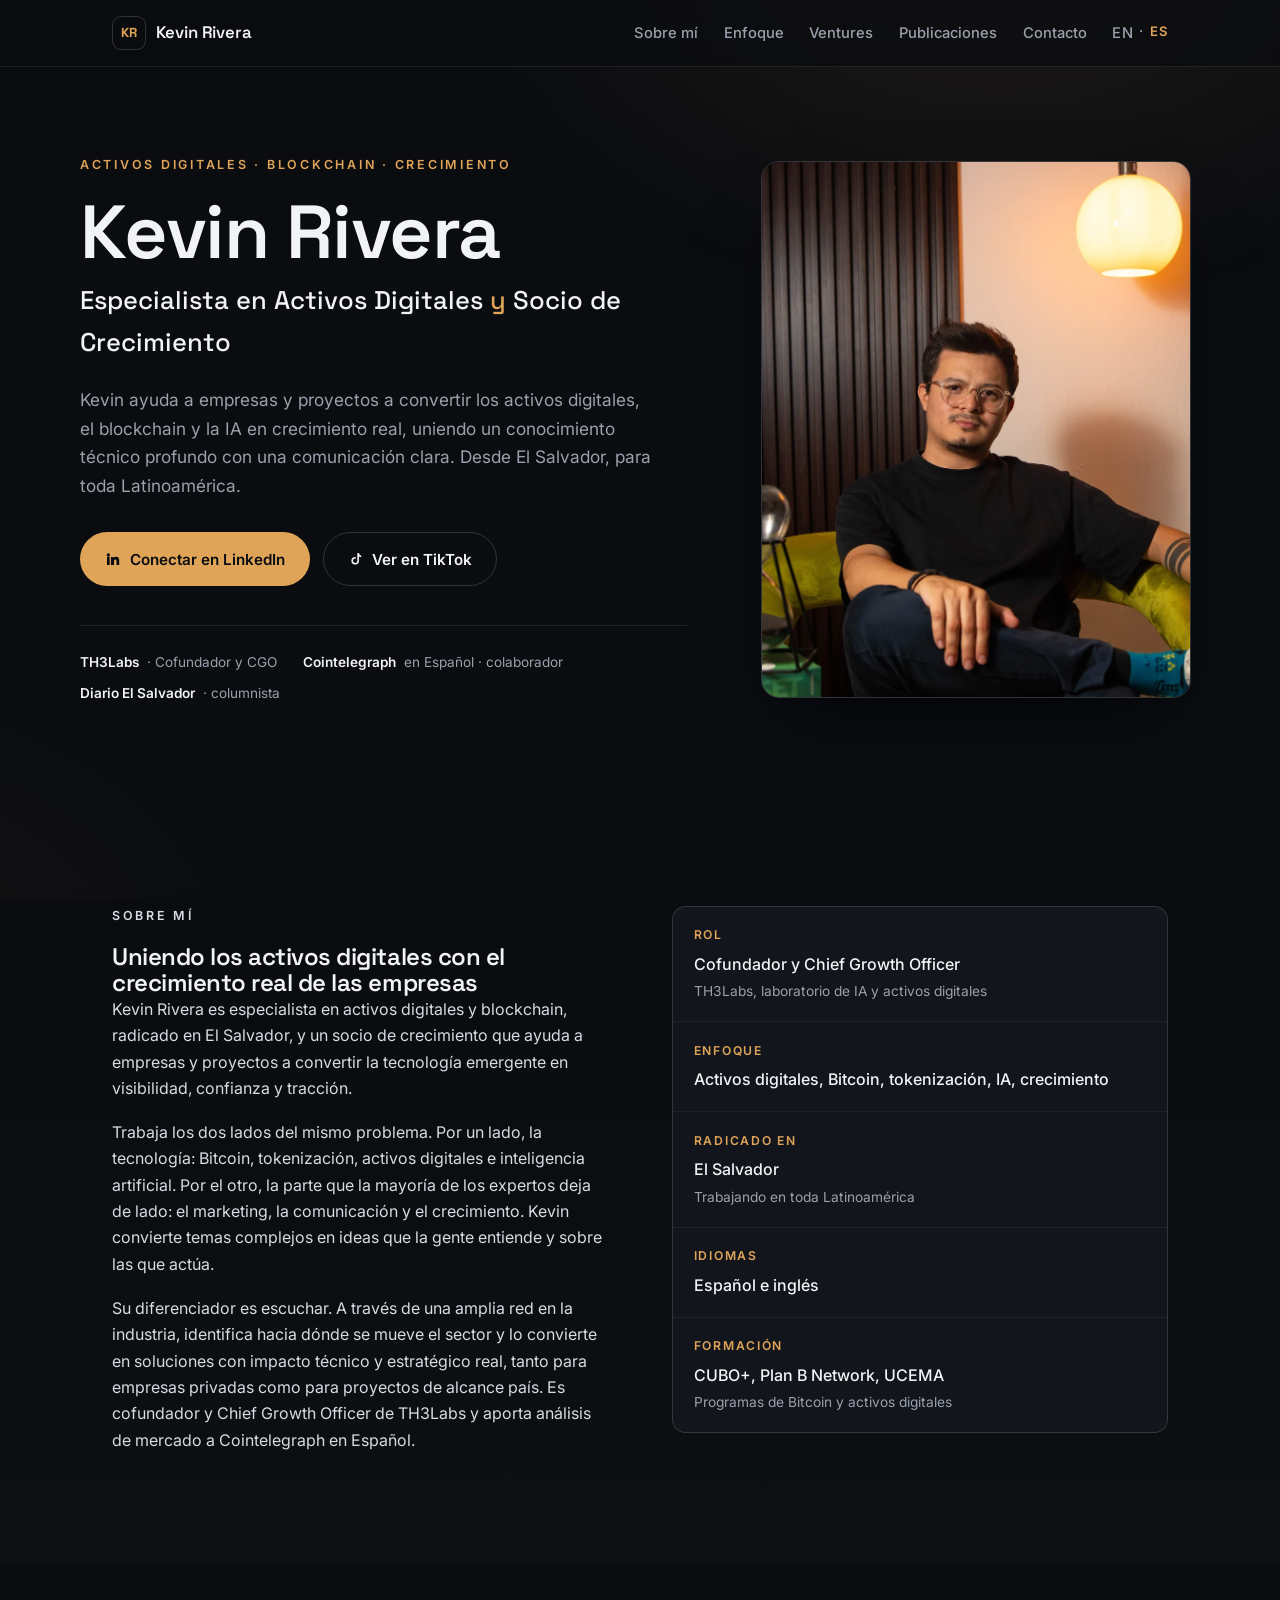
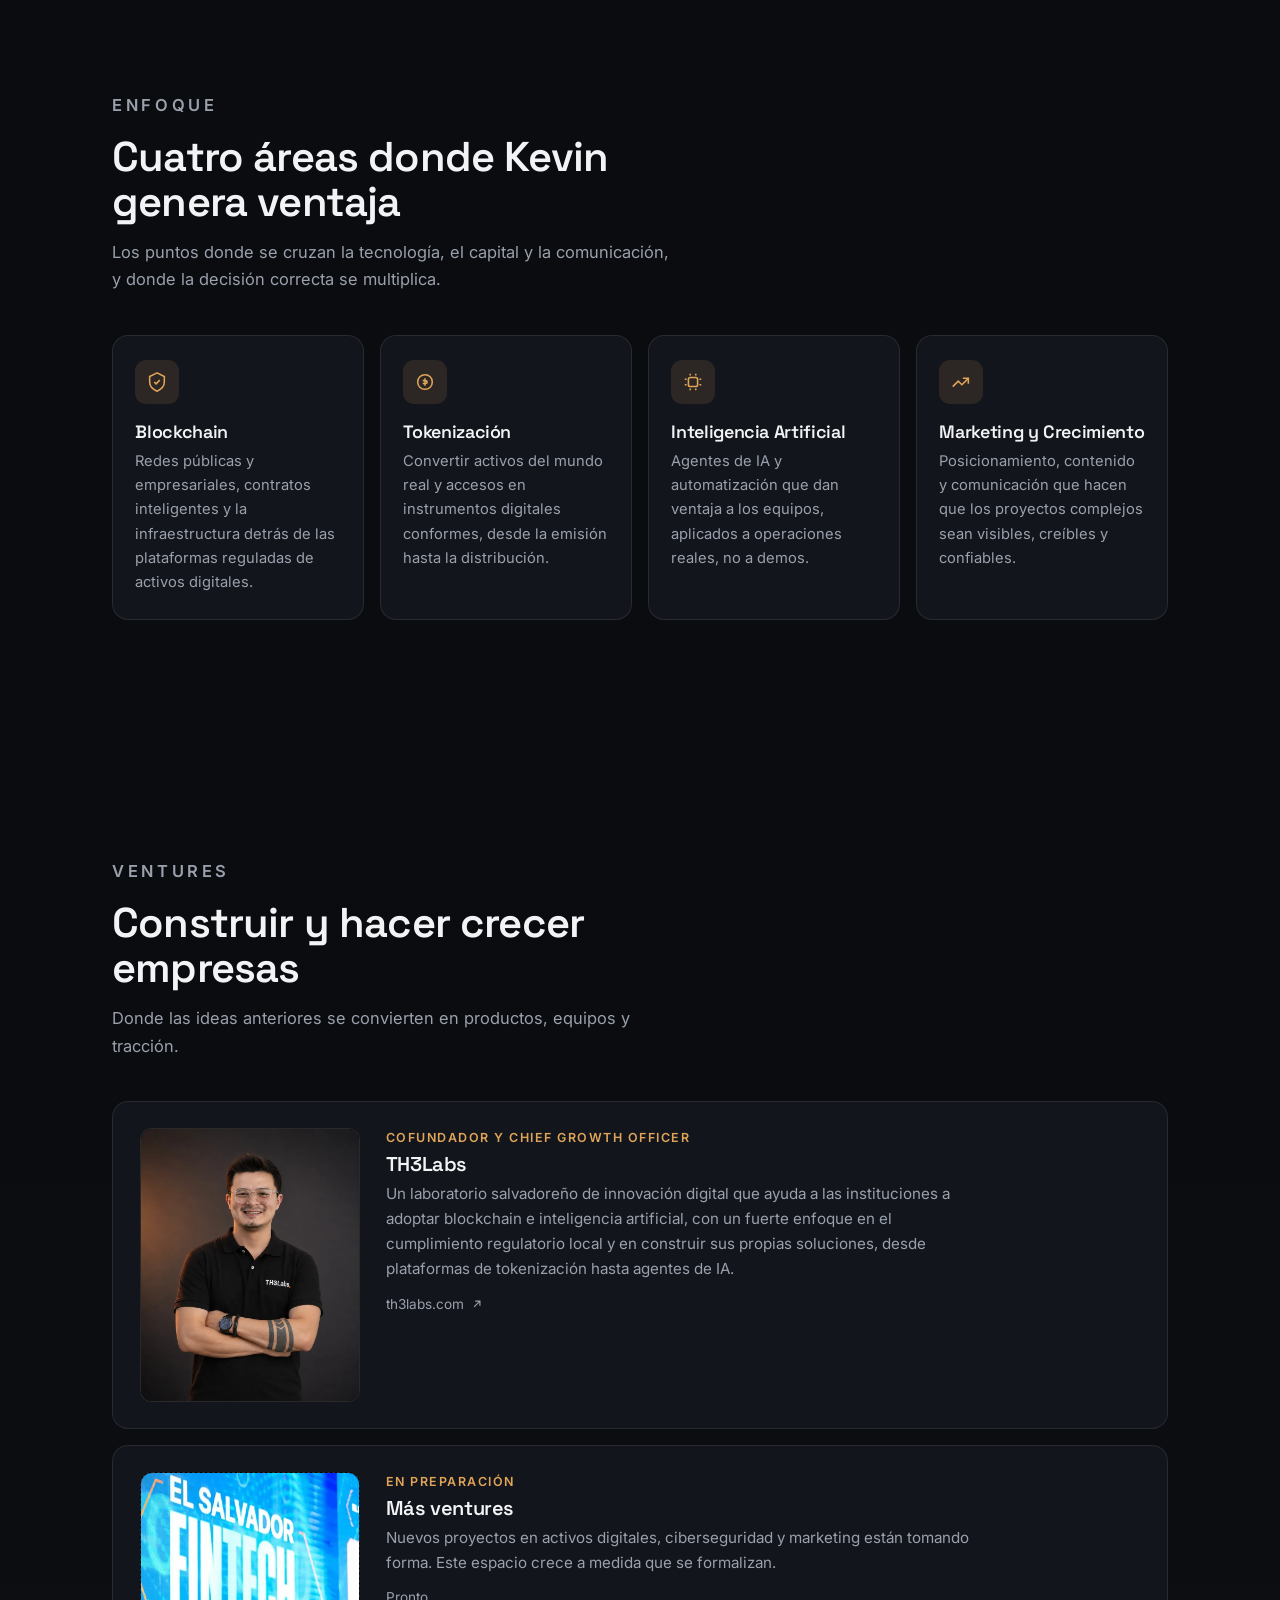
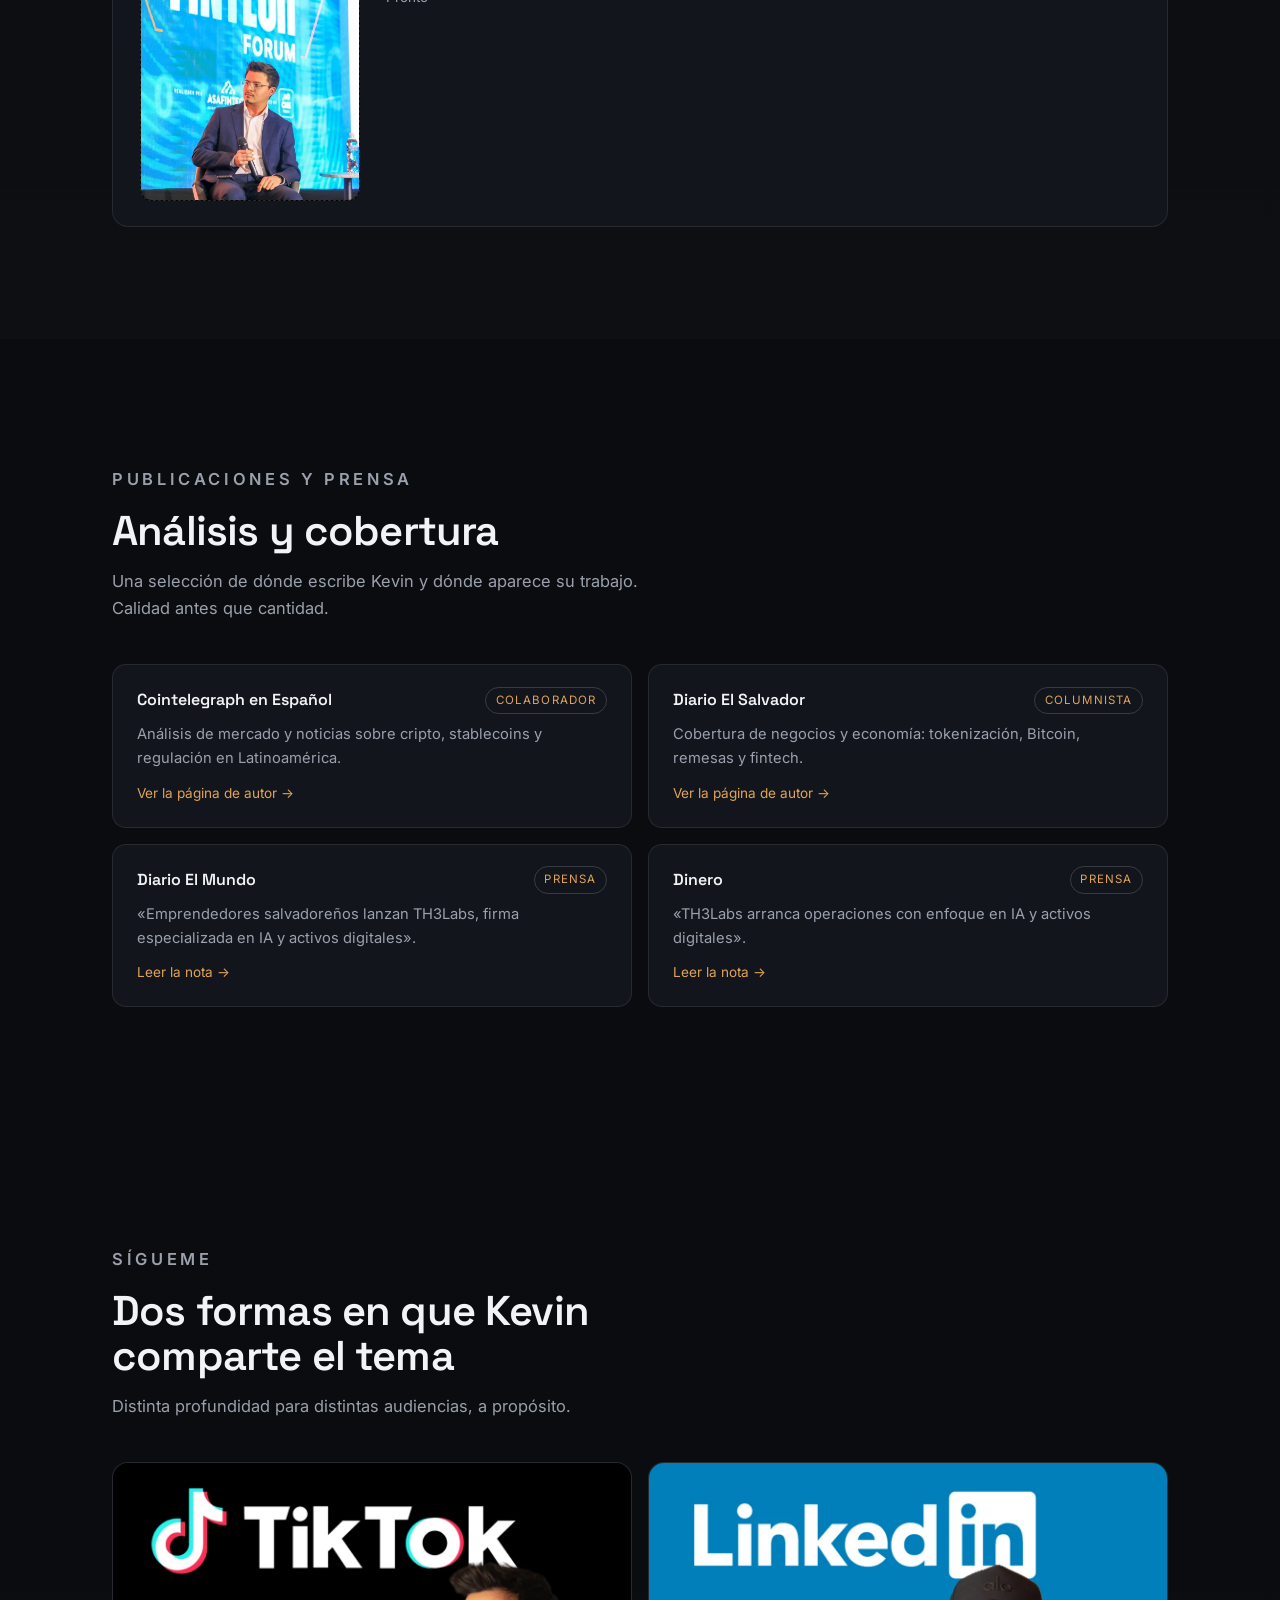
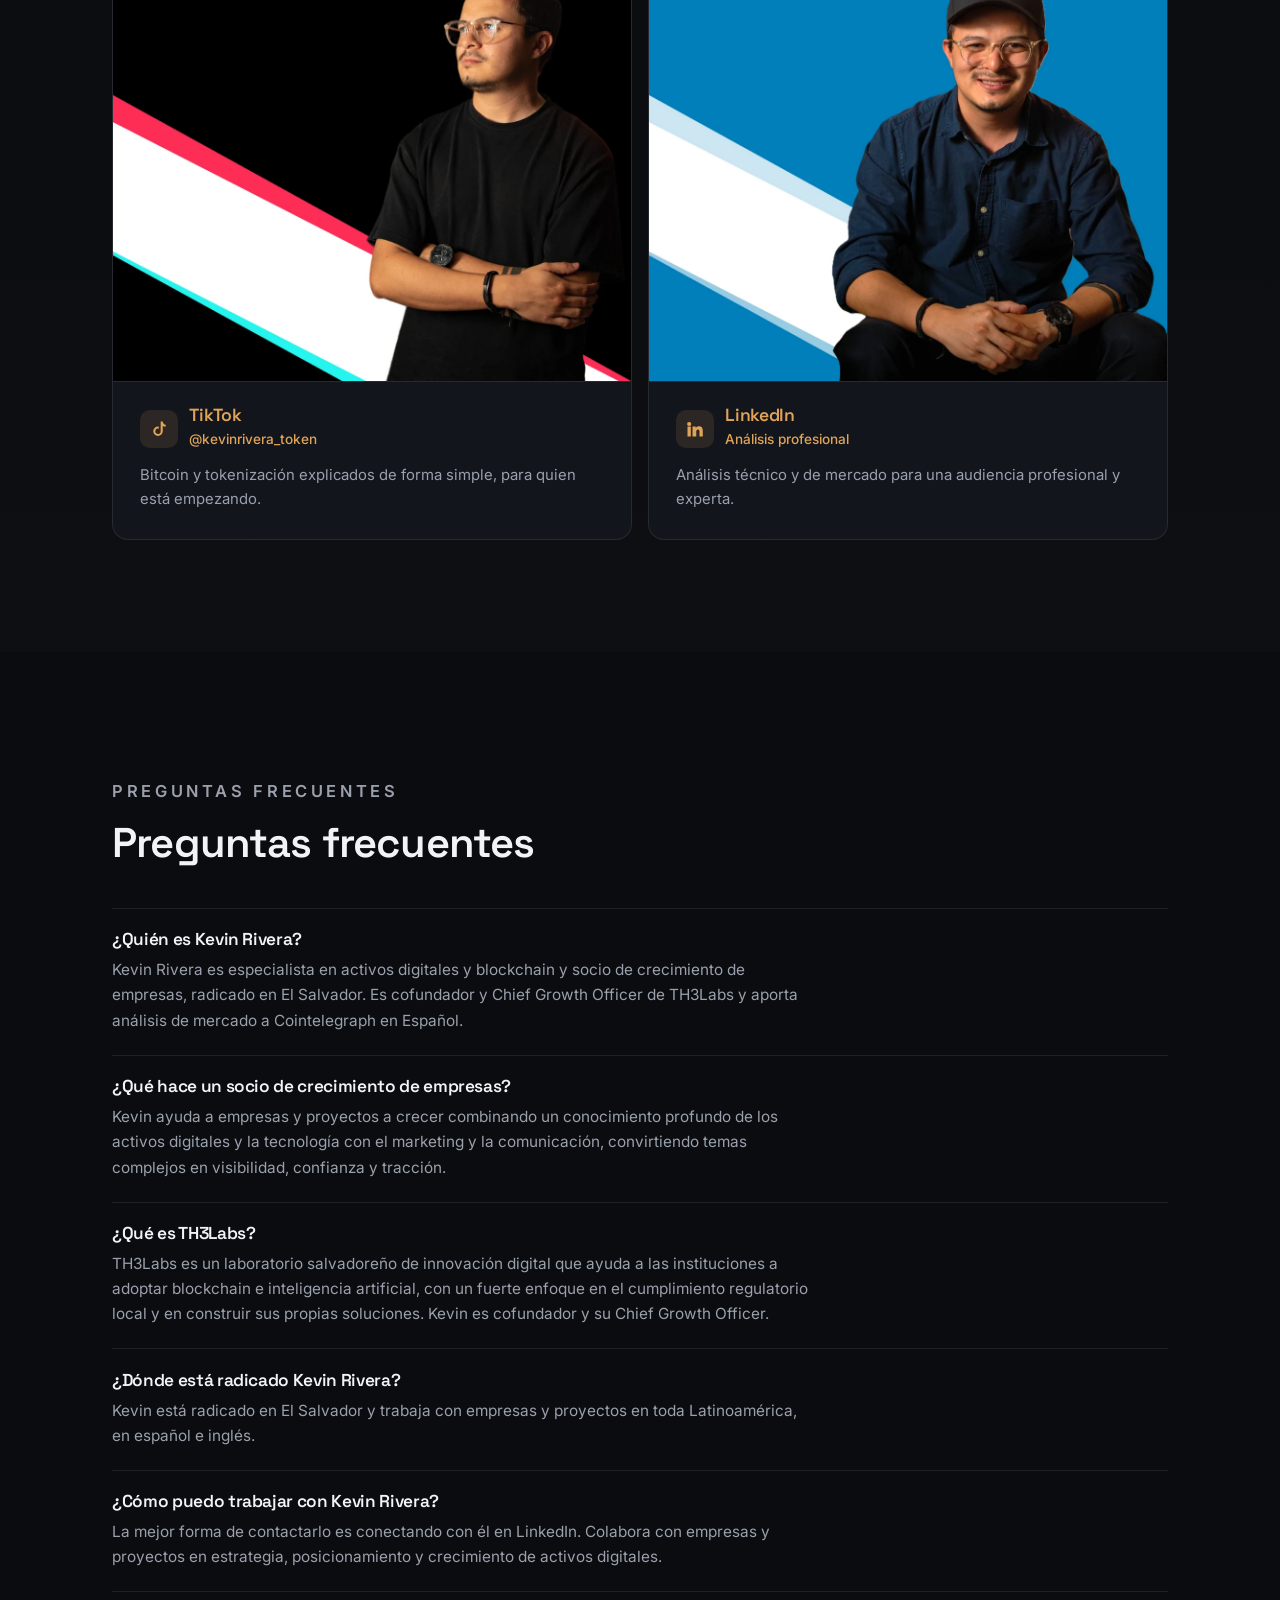
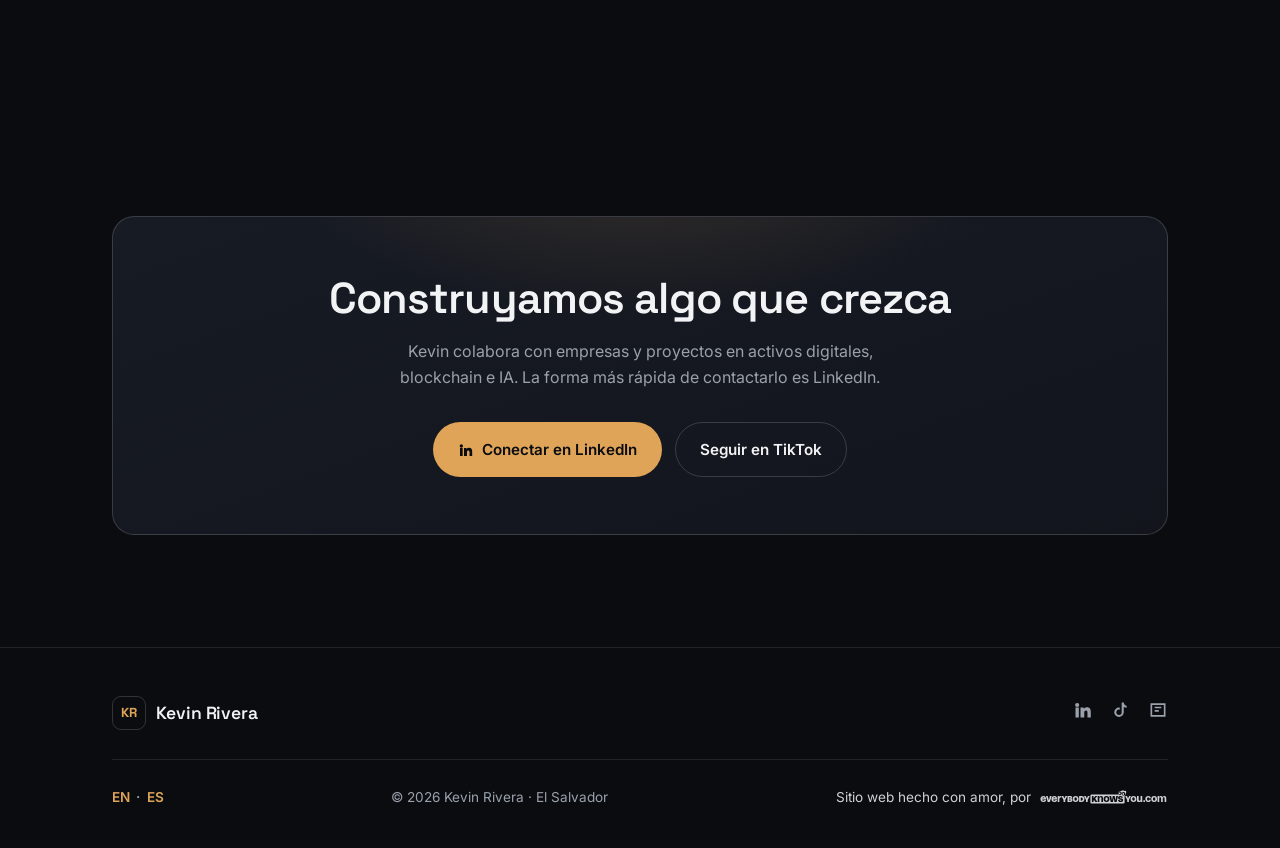
==== commit 8de8b54d: "Copy: consistent third-person voice (EN + ES)" ====
--- a/es/index.html
+++ b/es/index.html
@@ -160,7 +160,7 @@
         <p class="eyebrow">Activos digitales · Blockchain · Crecimiento</p>
         <h1>Kevin Rivera</h1>
         <p class="role">Especialista en Activos Digitales <span class="amp">y</span> Socio de Crecimiento</p>
-        <p class="lead">Ayudo a empresas y proyectos a convertir los activos digitales, el blockchain y la IA en crecimiento real, uniendo un conocimiento técnico profundo con una comunicación clara. Desde El Salvador, para toda Latinoamérica.</p>
+        <p class="lead">Kevin ayuda a empresas y proyectos a convertir los activos digitales, el blockchain y la IA en crecimiento real, uniendo un conocimiento técnico profundo con una comunicación clara. Desde El Salvador, para toda Latinoamérica.</p>
         <div class="hero-cta">
           <a class="btn btn--primary" href="https://www.linkedin.com/in/kevinriverar-socialmedia/" target="_blank" rel="noopener">
             <svg viewBox="0 0 24 24" fill="currentColor" aria-hidden="true"><path d="M4.98 3.5A2.5 2.5 0 1 1 2.5 6 2.5 2.5 0 0 1 4.98 3.5zM3 8.98h4V21H3zM9 8.98h3.8v1.64h.05a4.17 4.17 0 0 1 3.75-2.06c4 0 4.75 2.64 4.75 6.06V21h-4v-5.36c0-1.28 0-2.92-1.78-2.92s-2.05 1.39-2.05 2.83V21H9z"/></svg>
@@ -211,7 +211,7 @@
     <div class="wrap">
       <div class="sec-head reveal">
         <p class="eyebrow">Enfoque</p>
-        <h2>Cuatro áreas donde genero ventaja</h2>
+        <h2>Cuatro áreas donde Kevin genera ventaja</h2>
         <p>Los puntos donde se cruzan la tecnología, el capital y la comunicación, y donde la decisión correcta se multiplica.</p>
       </div>
       <div class="cards">
@@ -306,7 +306,7 @@
     <div class="wrap">
       <div class="sec-head reveal">
         <p class="eyebrow">Sígueme</p>
-        <h2>Dos formas de compartir el tema</h2>
+        <h2>Dos formas en que Kevin comparte el tema</h2>
         <p>Distinta profundidad para distintas audiencias, a propósito.</p>
       </div>
       <div class="channels">
@@ -371,7 +371,7 @@
     <div class="wrap">
       <div class="cta reveal">
         <h2>Construyamos algo que crezca</h2>
-        <p>Colaboro con empresas y proyectos en activos digitales, blockchain e IA. La forma más rápida de contactarme es LinkedIn.</p>
+        <p>Kevin colabora con empresas y proyectos en activos digitales, blockchain e IA. La forma más rápida de contactarlo es LinkedIn.</p>
         <div class="hero-cta">
           <a class="btn btn--primary" href="https://www.linkedin.com/in/kevinriverar-socialmedia/" target="_blank" rel="noopener">
             <svg viewBox="0 0 24 24" fill="currentColor" aria-hidden="true"><path d="M4.98 3.5A2.5 2.5 0 1 1 2.5 6 2.5 2.5 0 0 1 4.98 3.5zM3 8.98h4V21H3zM9 8.98h3.8v1.64h.05a4.17 4.17 0 0 1 3.75-2.06c4 0 4.75 2.64 4.75 6.06V21h-4v-5.36c0-1.28 0-2.92-1.78-2.92s-2.05 1.39-2.05 2.83V21H9z"/></svg>
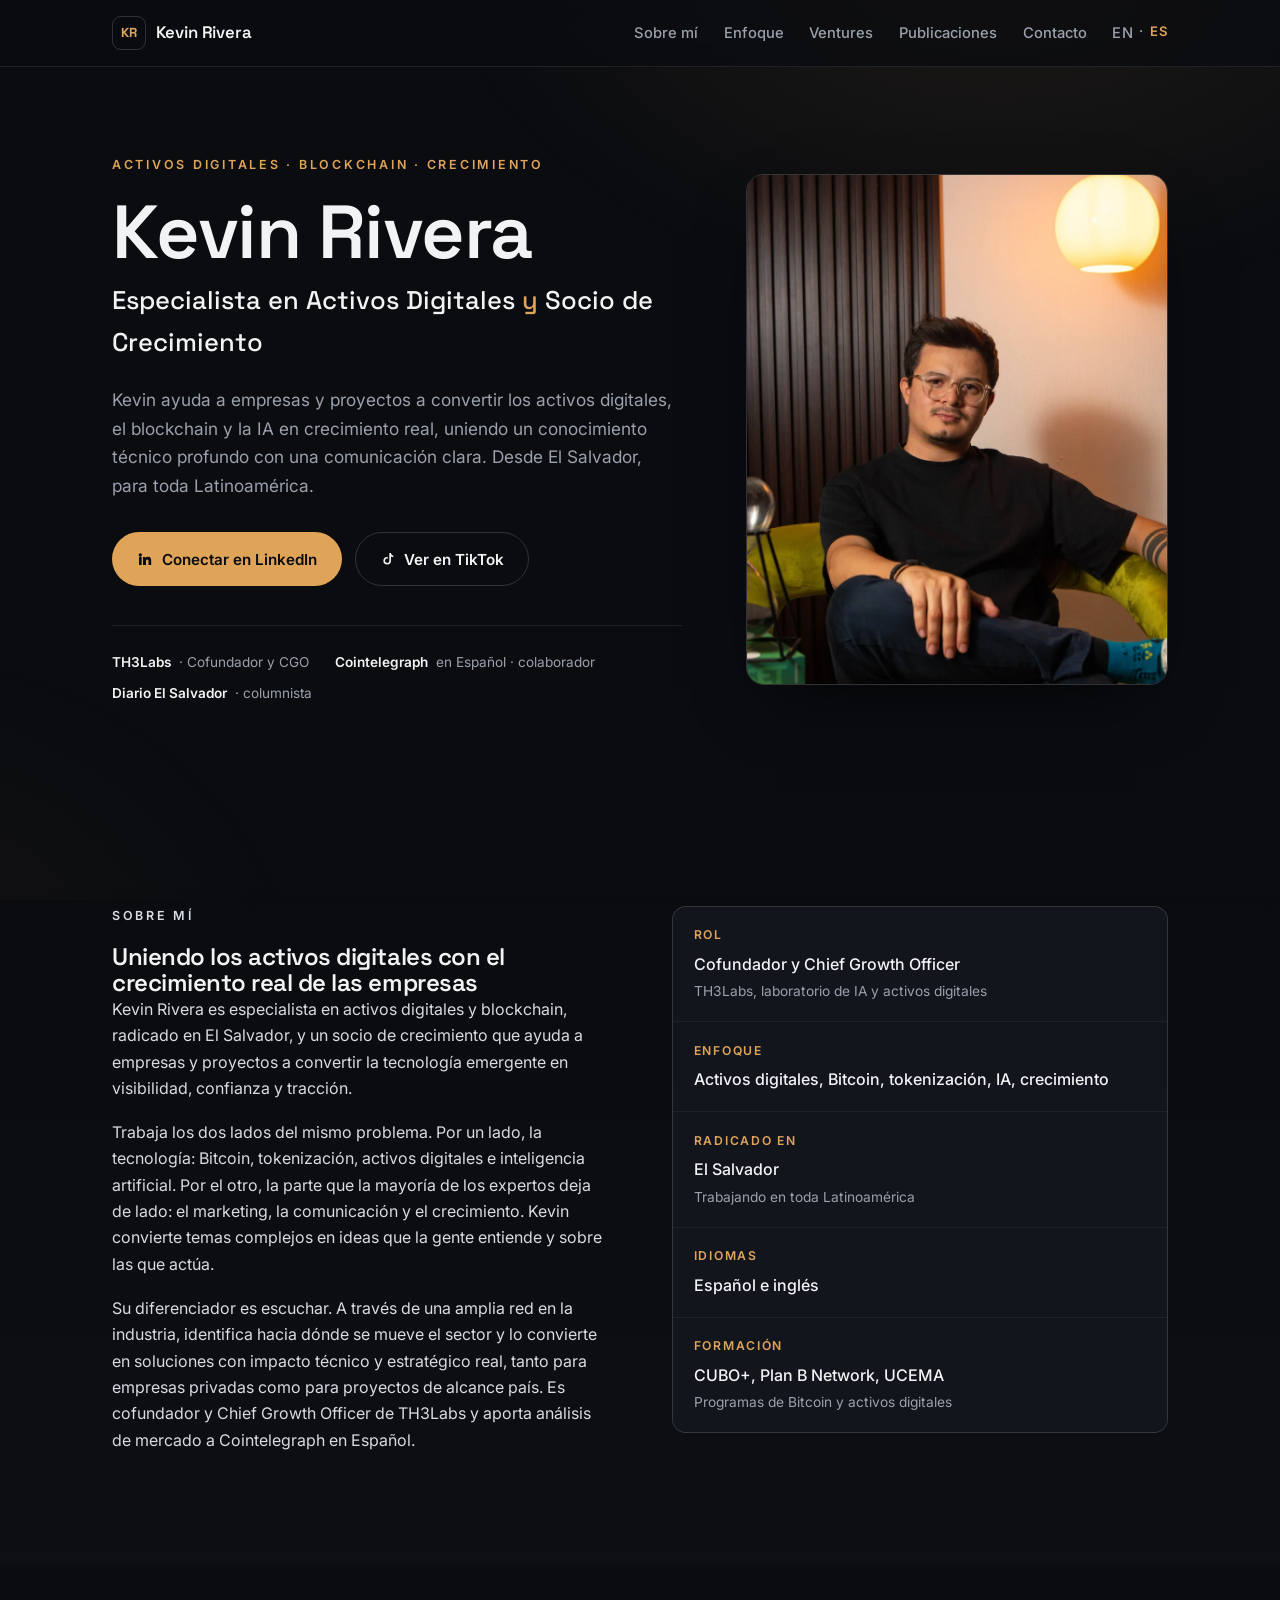
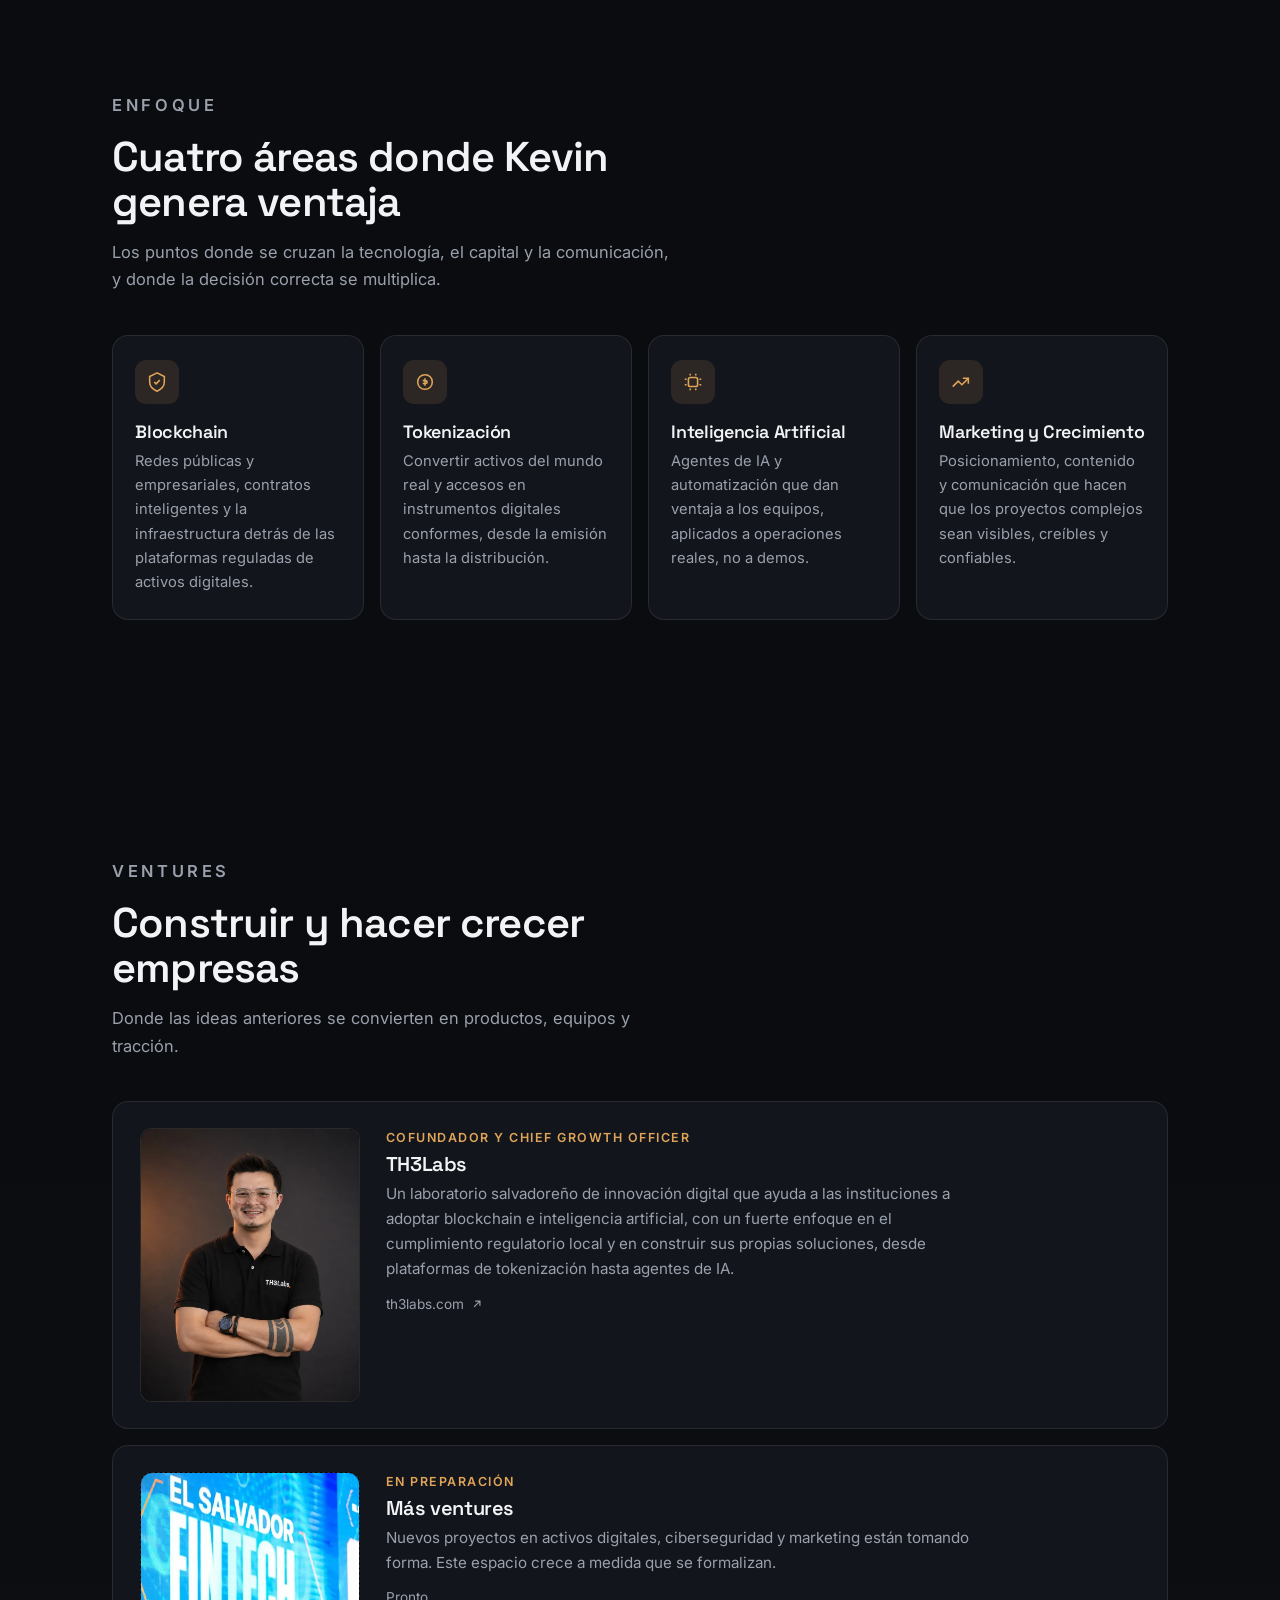
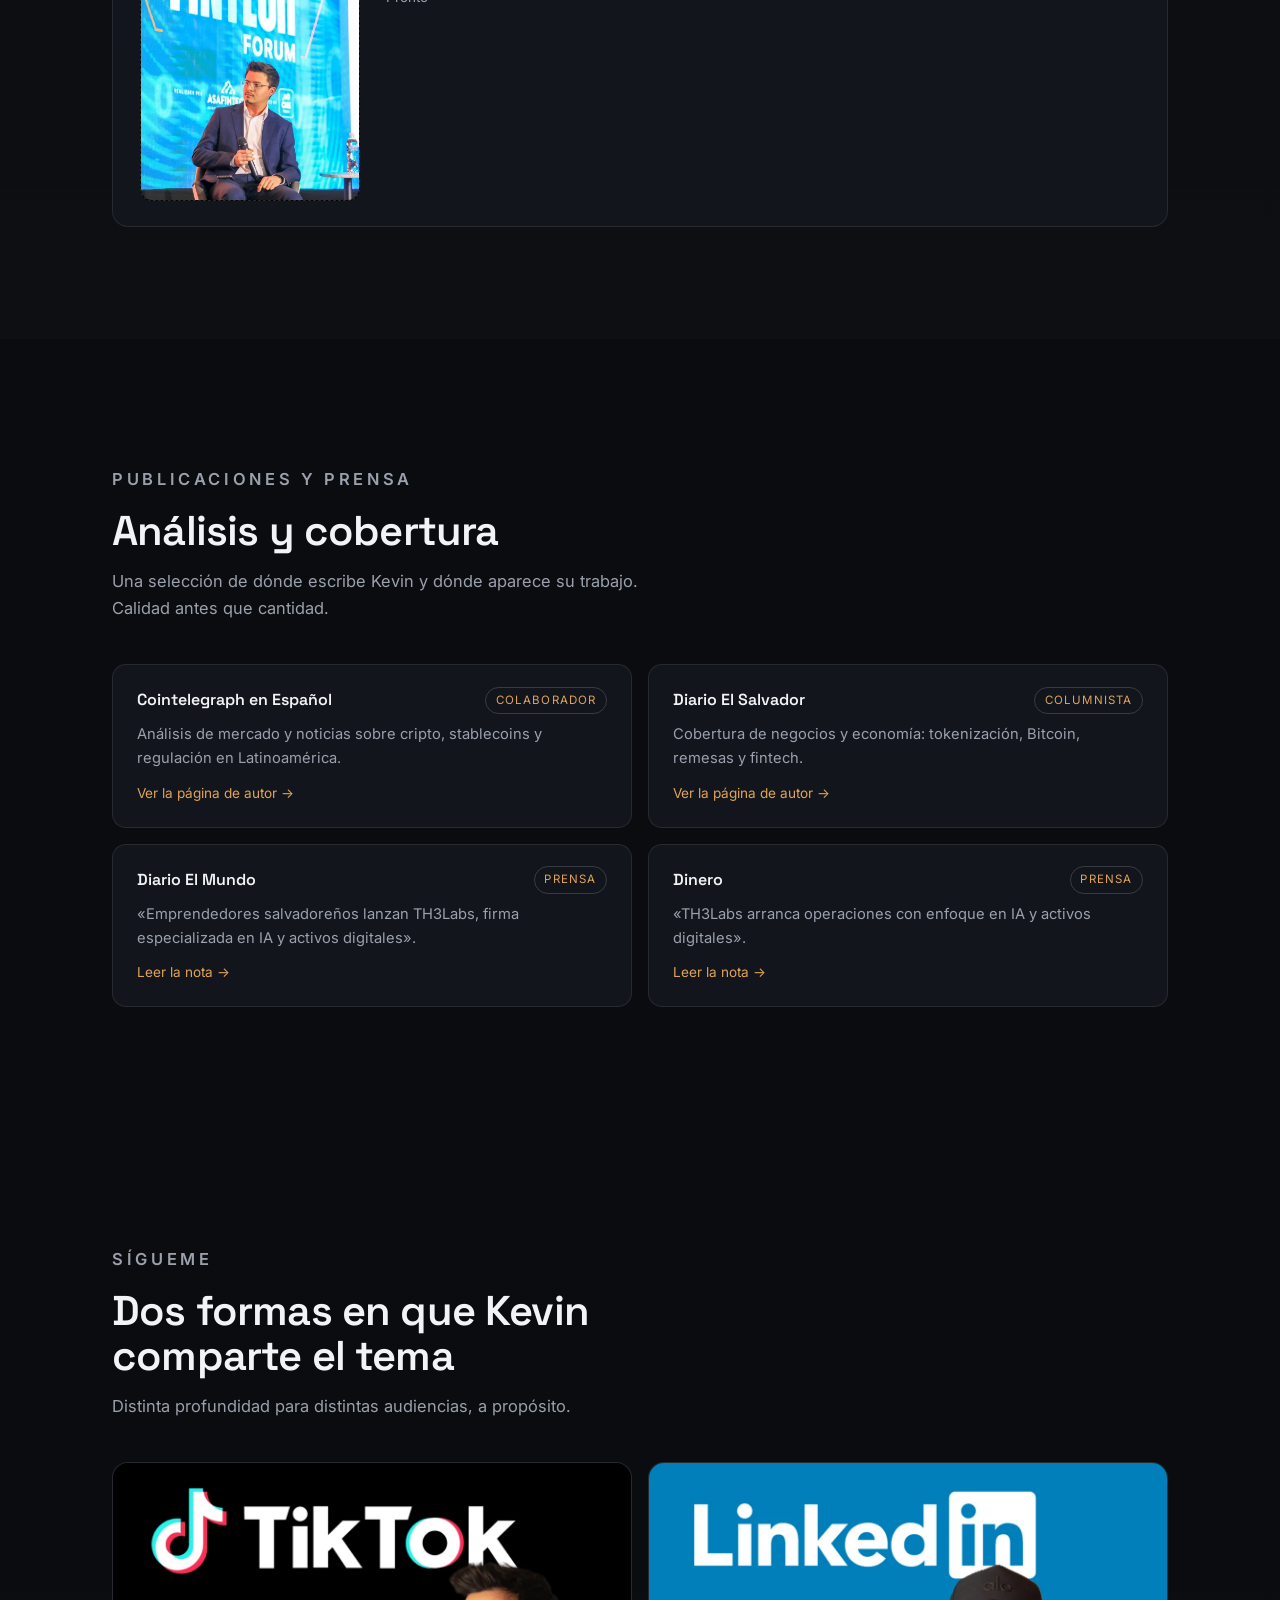
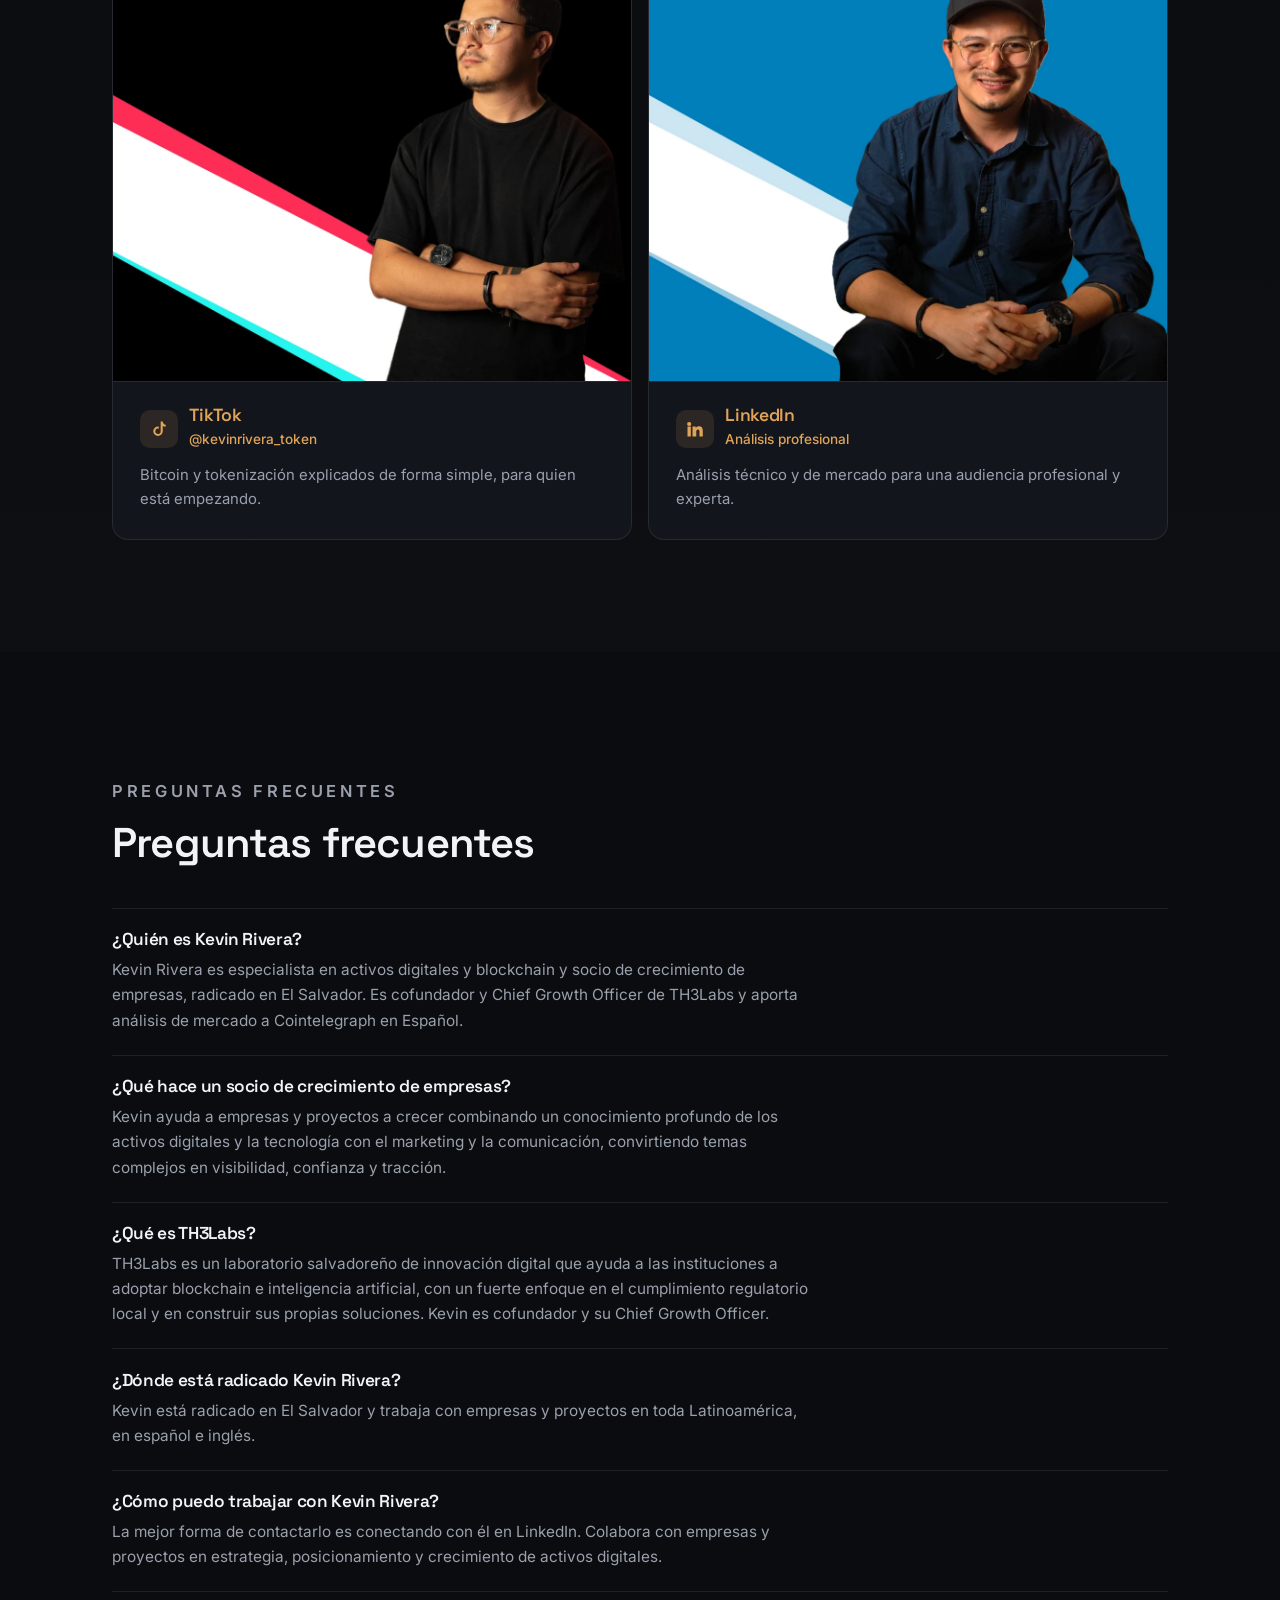
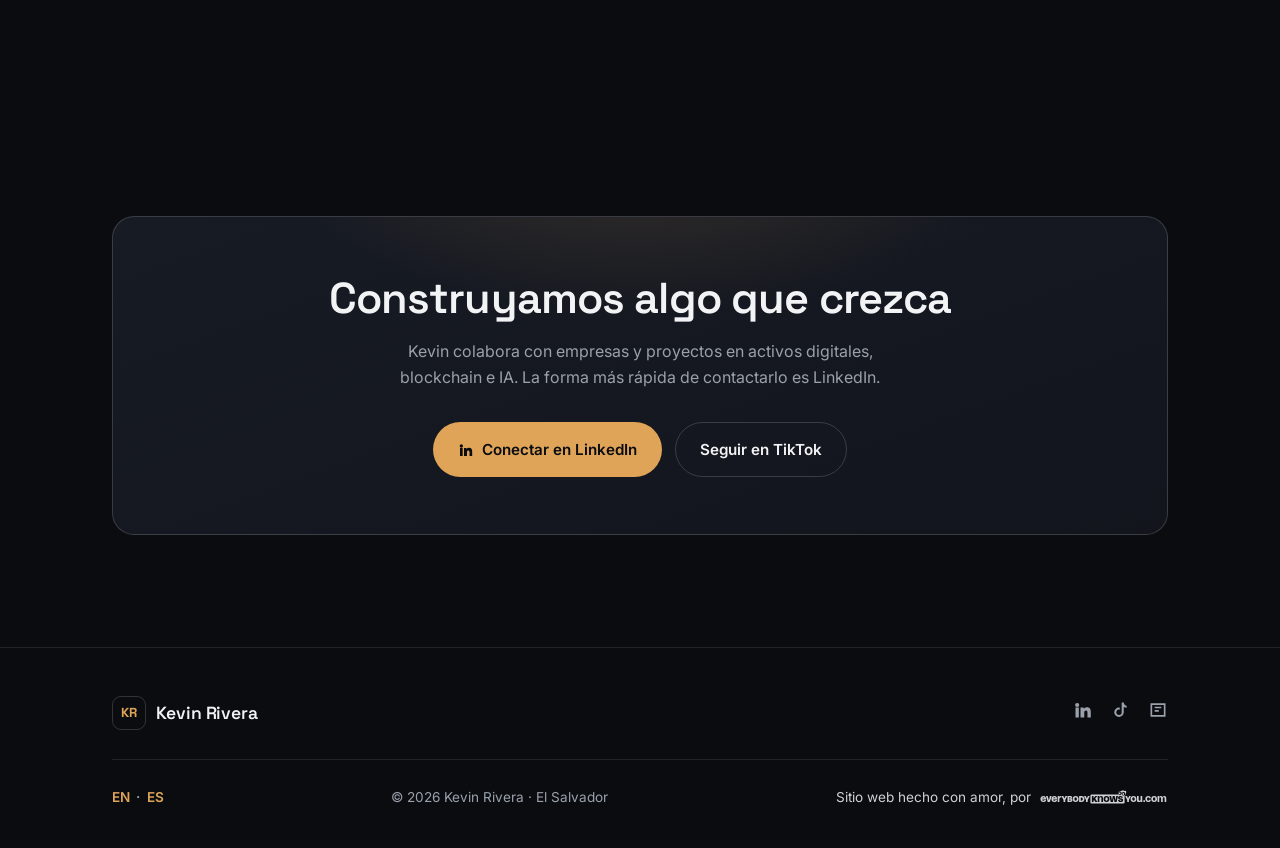
==== commit 251a92e2: "Hero: re-crop to match the social-share framing (face-forward)" ====
--- a/es/index.html
+++ b/es/index.html
@@ -180,7 +180,7 @@
       <figure class="hero-figure reveal">
         <img src="../assets/images/hero/kevin-rivera-el-salvador-45.webp"
              srcset="../assets/images/hero/kevin-rivera-el-salvador-45-560.webp 560w, ../assets/images/hero/kevin-rivera-el-salvador-45.webp 900w"
-             sizes="(max-width:820px) 320px, 430px" width="900" height="1125"
+             sizes="(max-width:820px) 320px, 430px" width="900" height="1090"
              alt="Kevin Rivera, especialista en activos digitales y blockchain en El Salvador" fetchpriority="high">
       </figure>
     </div>
--- a/assets/css/styles.css
+++ b/assets/css/styles.css
@@ -54,7 +54,7 @@
 }
 
 /* ---------- Hero ---------- */
-.hero{padding:clamp(3rem,7vw,5.5rem) 0 clamp(3.5rem,7vw,6rem)}
+.hero{padding-top:clamp(3rem,7vw,5.5rem);padding-bottom:clamp(3.5rem,7vw,6rem)}
 .hero-grid{display:grid;grid-template-columns:1.15fr .85fr;gap:clamp(2rem,5vw,4rem);align-items:center}
 .hero h1{font-size:clamp(2.9rem,7vw,4.7rem);font-weight:600;margin:.2rem 0 .1rem}
 .hero .role{font-family:var(--font-display);font-weight:500;font-size:clamp(1.15rem,2.6vw,1.6rem);color:var(--ink);margin:.4rem 0 0}
@@ -116,6 +116,7 @@
 .venture .vlink:hover{color:var(--accent)}
 .venture--soon{opacity:.9}
 .venture--soon .venture-media{border-style:dashed}
+.venture--soon .venture-media img{object-position:center 82%}
 @media (max-width:680px){.venture{grid-template-columns:1fr}.venture-media{max-height:240px}}
 
 /* ---------- Publications ---------- */
